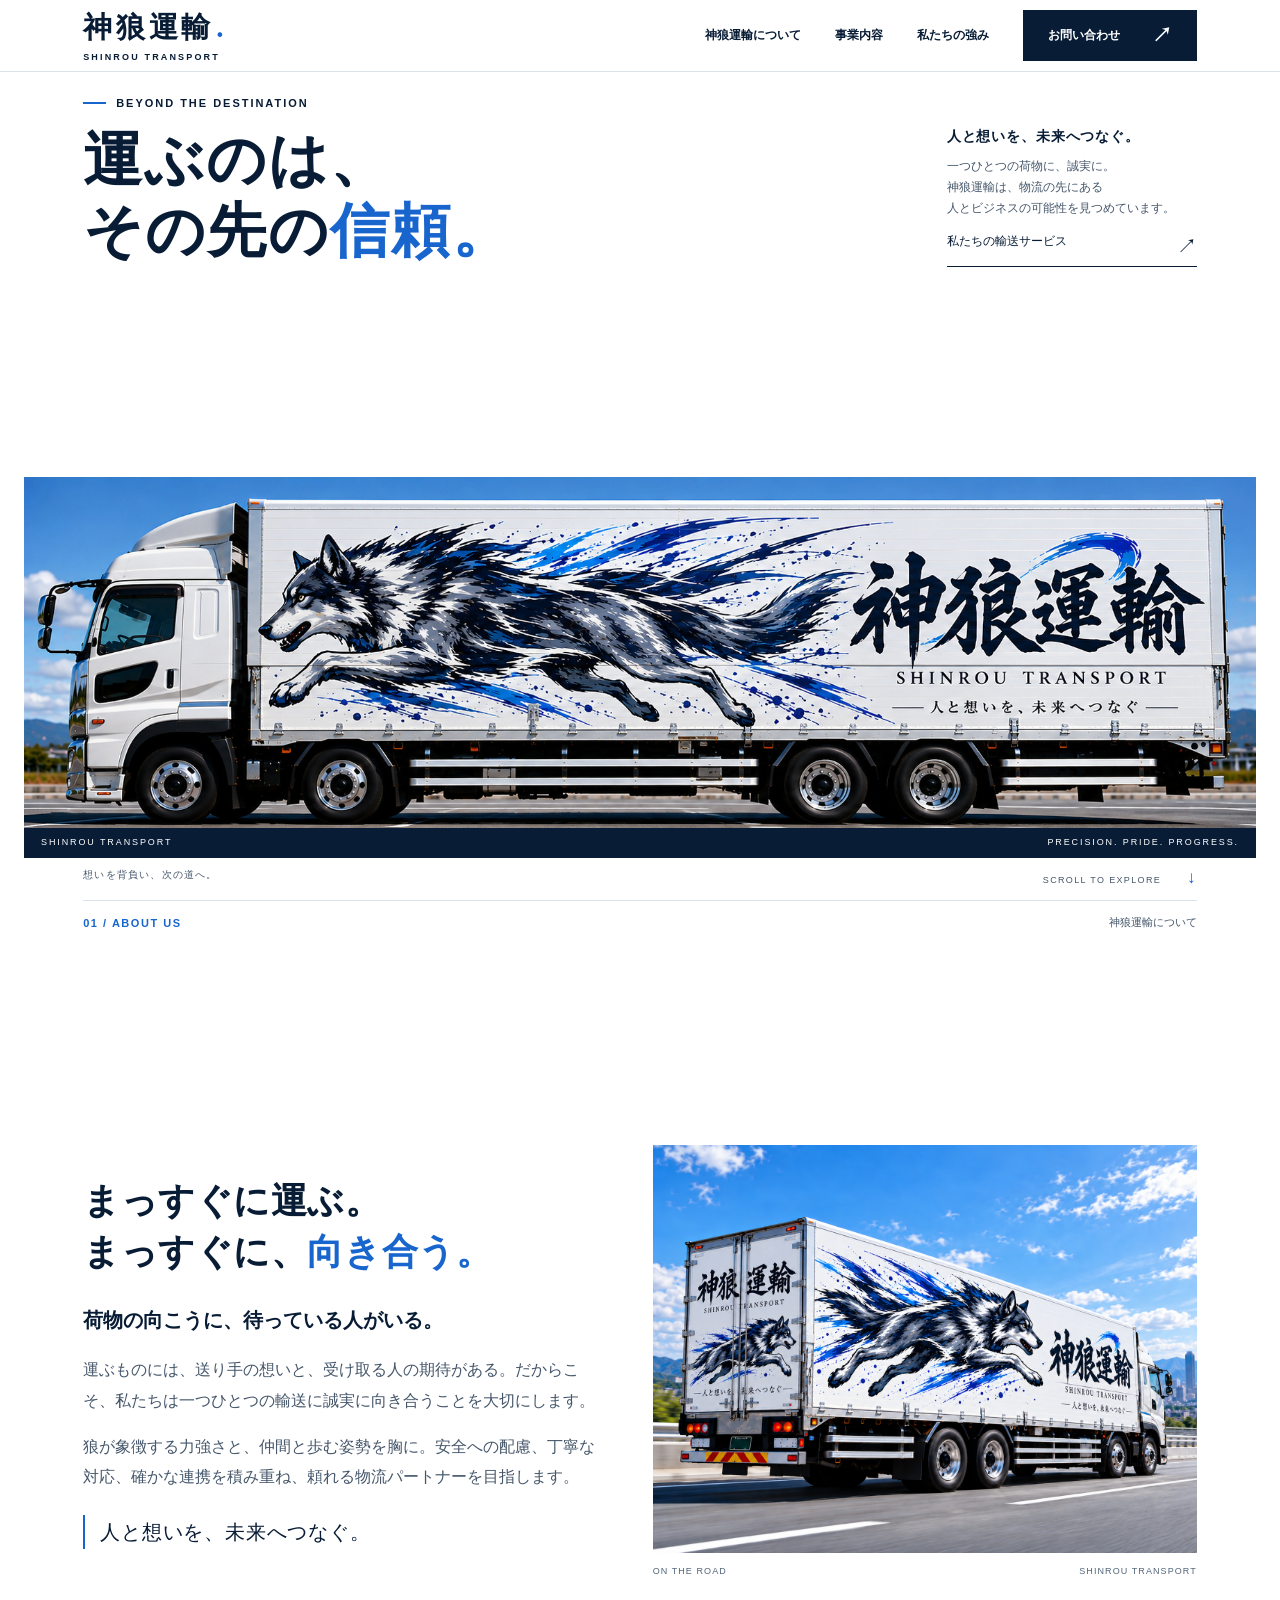
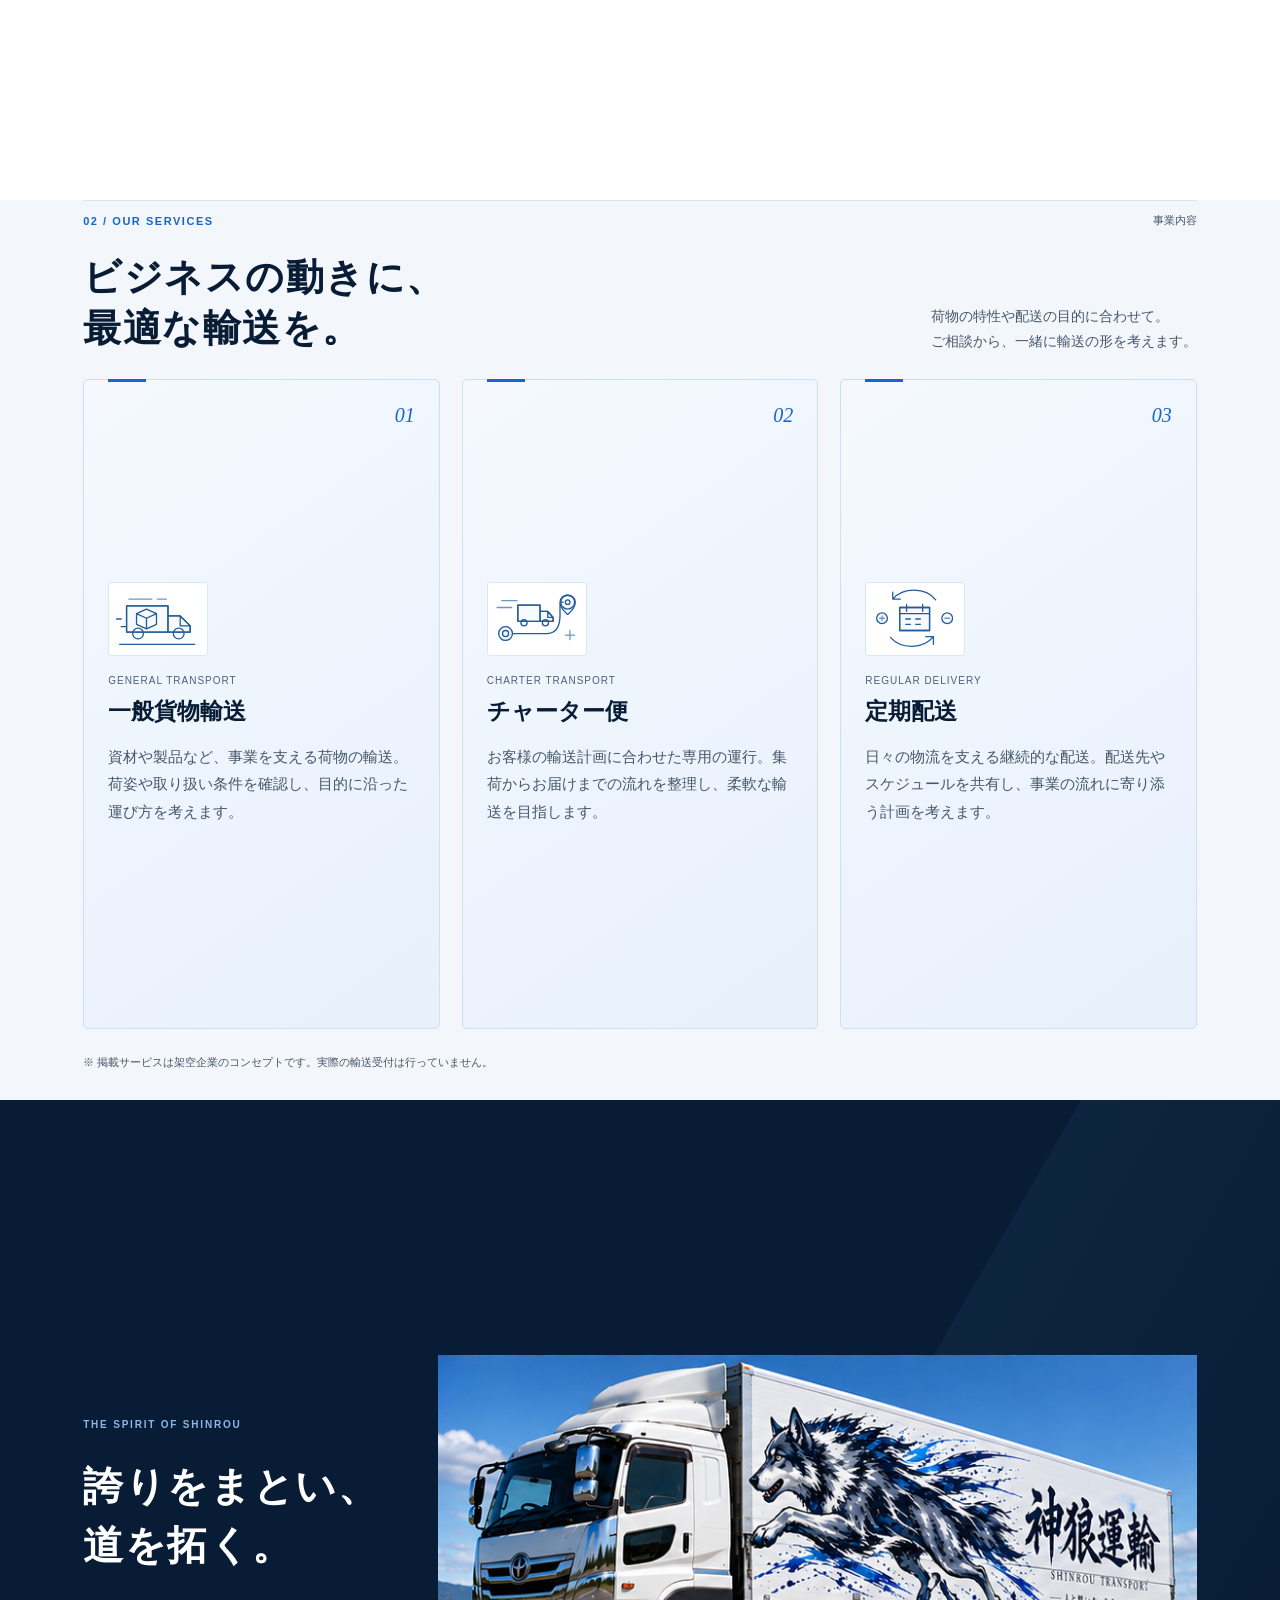
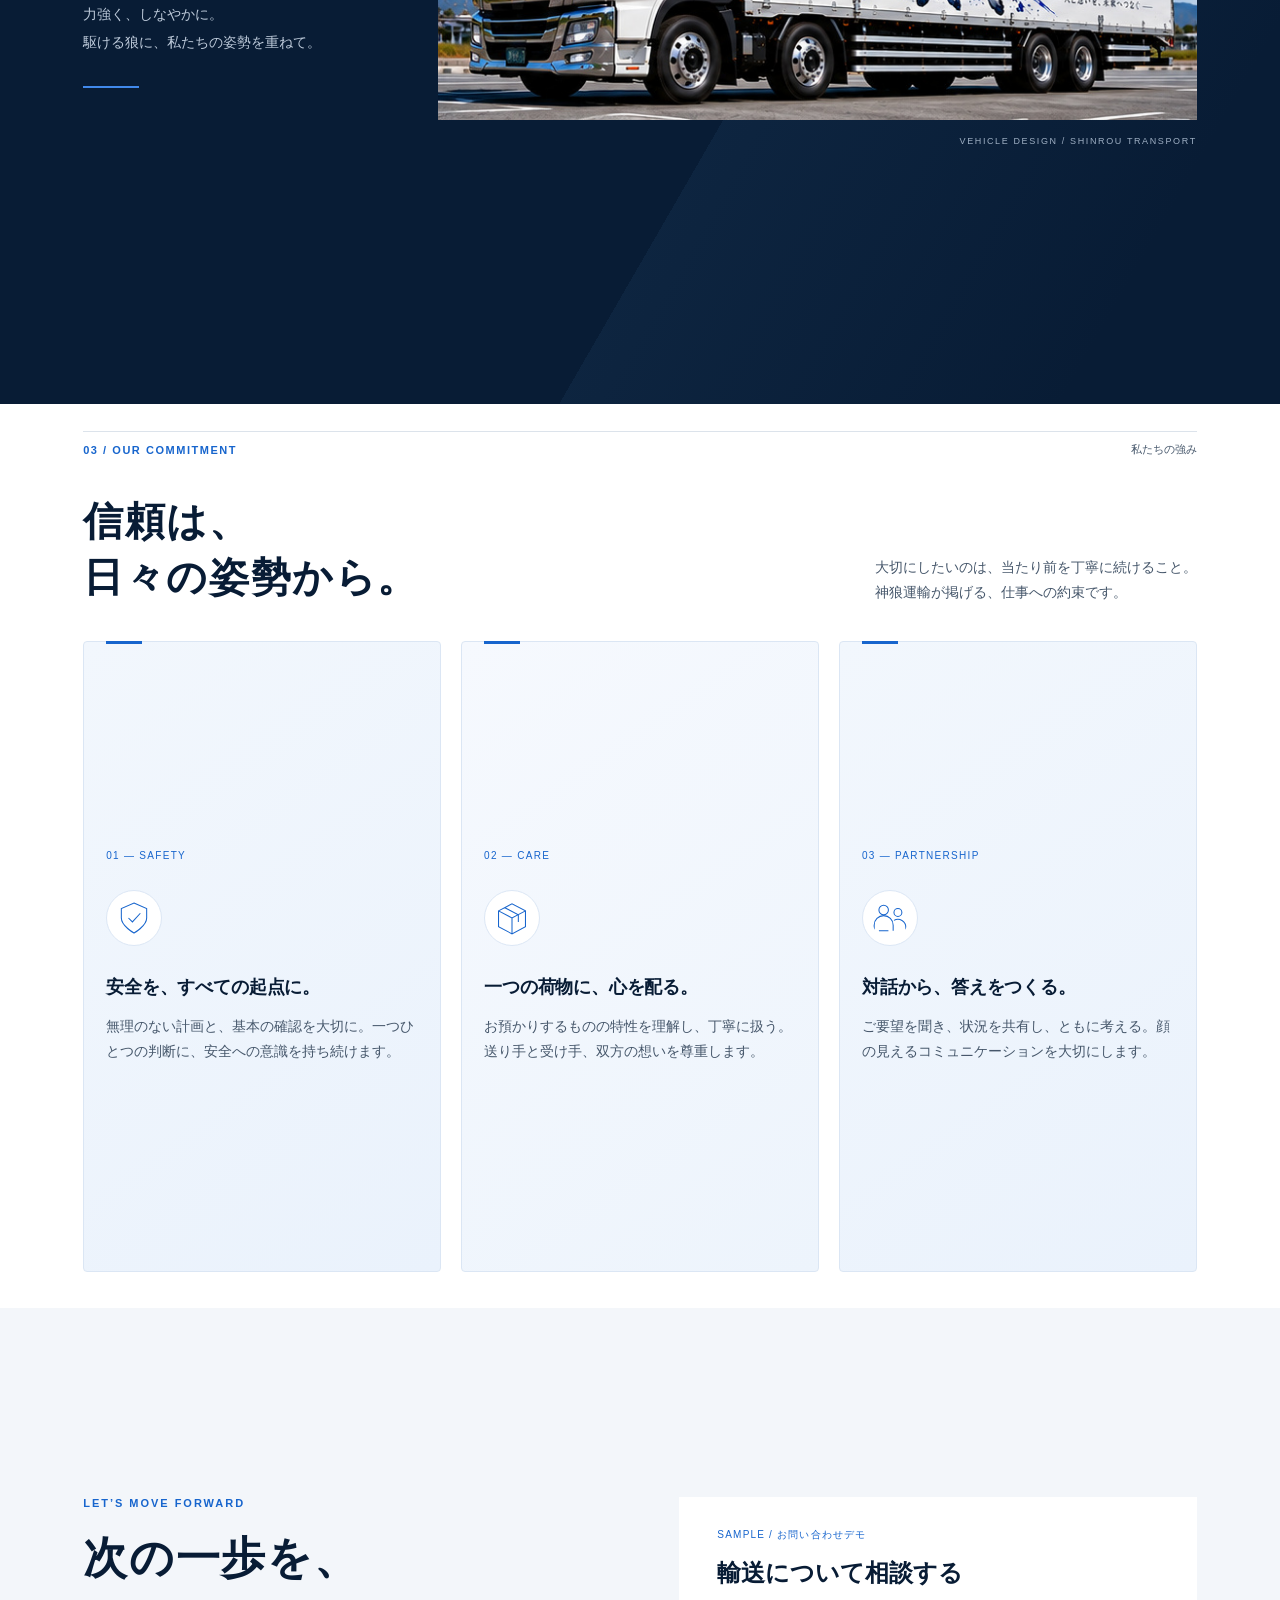
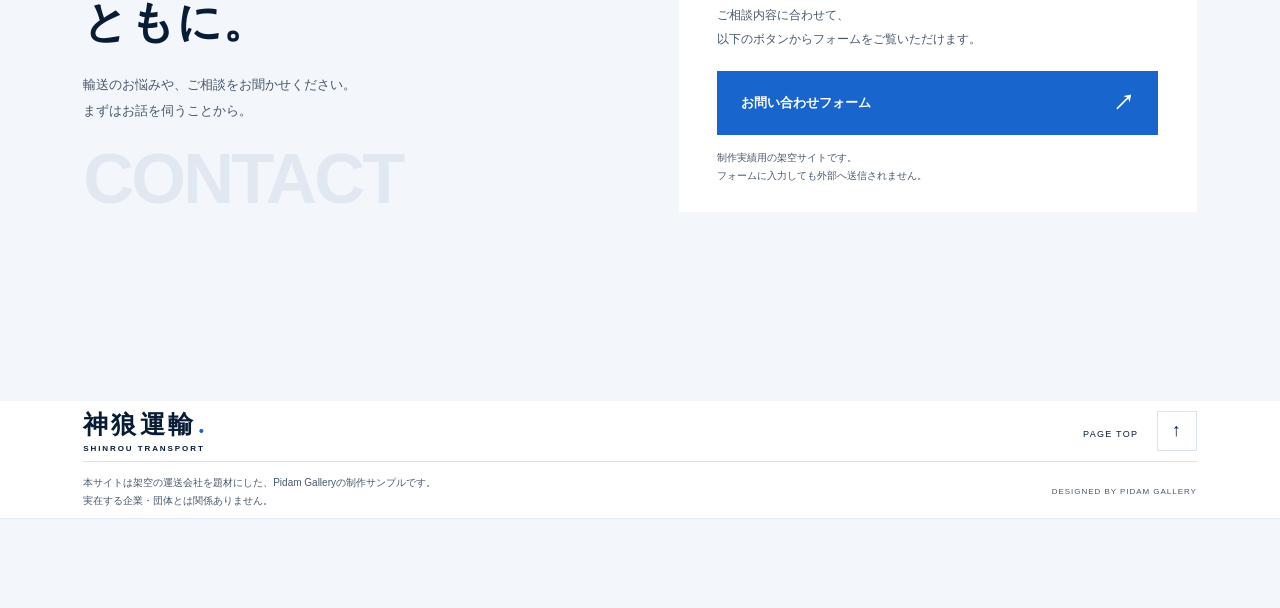
==== index.html @ f2cf35fe "Publish completed Shinrou Transport sample landing page" ====
<!doctype html>
<html lang="ja">
<head>
  <meta charset="utf-8">
  <meta name="viewport" content="width=device-width, initial-scale=1">
  <meta name="description" content="人と想いを、未来へつなぐ。架空の運送会社・神狼運輸のコンセプトサイト。Pidam GalleryによるWebデザイン制作サンプルです。">
  <meta name="theme-color" content="#081c35">
  <title>神狼運輸 | SHINROU TRANSPORT — 人と想いを、未来へつなぐ</title>
  <link rel="stylesheet" href="style.css">
  <link rel="stylesheet" href="refinements.css">
  <style id="opening-viewport-layout">
/* Opening screen: reserve the image area explicitly, without JS size calculations. */
:root { --opening-header: 72px; }
.header { height: var(--opening-header); }
.header .nav-contact { padding-top: 12px; padding-bottom: 12px; }
.hero {
  height: calc(100vh - var(--opening-header));
  height: calc(100svh - var(--opening-header));
  min-height: 0;
  padding: clamp(12px, 2.5vh, 24px) 0 0;
  display: grid;
  grid-template-rows: max-content minmax(0, 1fr) max-content;
  overflow: visible;
}
.hero .hero-top {
  width: 100%; min-width: 0; margin: 0 auto;
  padding-top: 0; padding-bottom: clamp(12px, 2.5vh, 24px);
  gap: 28px;
}
.hero h1 { font-size: clamp(34px, 6.5vh, 64px); line-height: 1.22; margin-top: 12px; }
.hero .hero-aside { padding: 0; min-width: 250px; }
.hero .hero-aside > p:first-child { font-size: 14px; margin-bottom: 6px; }
.hero .hero-aside > p:nth-child(2) { font-size: 12px; line-height: 1.75; }
.hero .text-link { padding: 8px 0 6px; margin-top: 6px; }
.hero .hero-image {
  width: calc(100% - 48px); max-width: 1700px;
  height: 100%; min-height: 0; min-width: 0;
  margin: 0 auto; align-self: stretch;
  display: grid; grid-template-rows: minmax(0, 1fr) 30px;
}
.hero .hero-image img {
  display: block; width: 100%; height: 100%; min-width: 0; min-height: 0;
  max-width: 100%; max-height: 100%; aspect-ratio: auto;
  object-fit: contain; object-position: center bottom;
}
.hero .hero-image figcaption {
  min-width: 0; height: 30px; padding: 0 17px;
  align-items: center; font-size: 9px;
}
.hero .hero-bottom { width: 100%; margin: 0; padding: 10px var(--pad) 12px; }
@media (max-height: 620px) and (min-width: 761px) {
  :root { --opening-header: 62px; }
  .hero { padding-top: 10px; }
  .hero h1 { font-size: clamp(28px, 6.5vh, 38px); margin-top: 8px; }
  .hero .eyebrow { font-size: 9px; }
  .hero .hero-top { padding-bottom: 10px; }
  .hero .hero-aside > p:first-child { font-size: 13px; margin-bottom: 4px; }
  .hero .hero-aside > p:nth-child(2) { line-height: 1.5; font-size: 11px; }
  .hero .text-link { font-size: 11px; margin-top: 4px; padding-top: 5px; }
  .hero .hero-bottom { padding-top: 8px; padding-bottom: 8px; }
}
@media (max-width: 760px) {
  :root { --opening-header: 64px; }
  .header nav { top: var(--opening-header); }
  .hero { padding-top: 14px; }
  .hero .hero-top { display: block; padding-bottom: 14px; }
  .hero h1 { font-size: clamp(30px, 7vw, 45px); line-height: 1.25; margin-top: 10px; }
  .hero .hero-aside { min-width: 0; margin-top: 14px; }
  .hero .hero-aside > p:first-child { font-size: 13px; margin-bottom: 4px; }
  .hero .hero-aside > p:nth-child(2) { font-size: 11px; line-height: 1.8; }
  .hero .text-link { font-size: 11px; padding-top: 5px; margin-top: 4px; }
  .hero .hero-image { width: calc(100% - 24px); grid-template-rows: minmax(0, 1fr) 26px; }
  .hero .hero-image figcaption { height: 26px; font-size: 7px; padding: 0 8px; letter-spacing: .06em; }
  .hero .hero-image figcaption span:last-child { font-size: 6px; }
  .hero .hero-bottom { padding-top: 8px; padding-bottom: 10px; }
}
/* Landscape phones need a two-column introduction to keep the image visible. */
@media (max-width: 760px) and (max-height: 480px) {
  :root { --opening-header: 52px; }
  .hero { padding-top: 8px; }
  .hero .hero-top { display: flex; padding-bottom: 8px; gap: 16px; }
  .hero h1 { font-size: 27px; margin-top: 5px; }
  .hero .eyebrow { font-size: 7px; }
  .hero .hero-aside { margin: 0; max-width: 45%; }
  .hero .hero-aside > p:first-child { font-size: 11px; }
  .hero .hero-aside > p:nth-child(2) { font-size: 10px; line-height: 1.5; }
  .hero .text-link { font-size: 10px; }
}

</style>
  <script src="script.js" defer></script>
  
<style id="section-spacing-layout">
/* Compact only the company introduction and transport services. */
@media (min-width: 761px) {
  .about.section { padding-top: clamp(24px, 4svh, 40px); padding-bottom: clamp(28px, 4.5svh, 44px); }
  .about::before { inset: 54px 0 12px; }
  .about .section-label { padding-top: 12px; margin-bottom: 22px; }
  .about .about-layout { gap: 8%; }
  .about h2 { font-size: clamp(30px, 4.8svh, 40px); line-height: 1.45; }
  .about .about-road { max-width: 340px; margin-top: 16px; }
  .about .about-copy { padding-top: 0; padding-bottom: 0; max-width: 510px; }
  .about .lead { font-size: 20px; line-height: 1.65; margin-bottom: 16px; }
  .about .about-copy > p:not(.lead) { font-size: 14px; line-height: 2; margin-bottom: 14px; }
  .about .signature { font-size: 18px; margin-top: 18px; }

  .services.section { padding-top: clamp(20px, 3.5svh, 32px); padding-bottom: clamp(22px, 3.5svh, 32px); }
  .services .section-label { padding-top: 12px; margin-bottom: 18px; }
  .services .section-heading { margin-bottom: 16px; gap: 24px; }
  .services h2 { font-size: clamp(28px, 4.8svh, 36px); line-height: 1.35; }
  .services .section-heading > p { font-size: 13px; line-height: 1.8; padding-bottom: 0; }
  .services .service-row { grid-template-columns: 26px 86px minmax(160px, 1fr) minmax(220px, 1.4fr); gap: 20px; padding: clamp(8px, 1.5svh, 12px) 0; }
  .services .service-visual { width: 86px; height: clamp(56px, 10svh, 72px); }
  .services .service-visual svg { width: 80px; max-height: 100%; }
  .services .service-number { font-size: 17px; }
  .services .service-name > span { font-size: 9px; }
  .services .service-name h3 { font-size: 21px; margin-top: 4px; line-height: 1.5; }
  .services .service-row p { font-size: 13px; line-height: 1.8; }
  .services .service-note { margin-top: 12px; font-size: 10px; line-height: 1.8; }
}
@media (min-width: 761px) and (max-width: 1000px) {
  .services .service-row { grid-template-columns: 22px 72px minmax(130px, 1fr) minmax(180px, 1.4fr); gap: 14px; }
  .services .service-visual { width: 72px; }
  .services .service-visual svg { width: 68px; }
  .services .service-name > span { font-size: 8px; letter-spacing: .06em; }
  .services .service-name h3 { font-size: 19px; }
  .services .section-heading > p { font-size: 12px; }
}
@media (max-width: 760px) {
  .about.section, .services.section { padding-top: 36px; padding-bottom: 36px; }
  .about::before { inset: 70px 0 14px; }
  .about .section-label, .services .section-label { margin-bottom: 24px; padding-top: 14px; }
  .about .about-layout { gap: 22px; }
  .about .about-road { margin-top: 12px; max-width: 290px; }
  .about .about-copy > p:not(.lead) { margin-bottom: 16px; }
  .services .section-heading { margin-bottom: 24px; }
  .services .section-heading > p { margin-top: 14px; }
  .services .service-row { padding-top: 18px; padding-bottom: 18px; row-gap: 12px; }
}

</style>
<style id="services-strengths-pc-layout">
/* Desktop only: each section can be viewed as a complete group. */
@media (min-width: 761px) {
  .services.section, .strengths.section {
    padding-top: clamp(20px, 3svh, 30px);
    padding-bottom: clamp(22px, 3.5svh, 32px);
    height: auto;
    min-height: 0;
    scroll-margin-top: 0;
  }
  .services .section-label, .strengths .section-label {
    padding-top: 10px;
    margin-bottom: 16px;
  }
  .services .section-heading, .strengths .section-heading {
    margin-bottom: 18px;
    gap: 24px;
  }
  .services h2, .strengths h2 {
    font-size: clamp(28px, 4.5svh, 36px);
    line-height: 1.35;
  }
  .services .section-heading > p, .strengths .section-heading > p {
    font-size: 14px;
    line-height: 1.8;
    padding-bottom: 0;
  }
  .services .service-row {
    grid-template-columns: 24px 82px minmax(155px, .9fr) minmax(240px, 1.5fr);
    gap: 18px;
    padding-top: clamp(8px, 1.5svh, 12px);
    padding-bottom: clamp(8px, 1.5svh, 12px);
  }
  .services .service-visual { width: 82px; height: 64px; }
  .services .service-visual svg { width: 78px; max-height: 60px; }
  .services .service-name > span { font-size: 9px; }
  .services .service-name h3 { font-size: 21px; line-height: 1.5; margin-top: 4px; }
  .services .service-row p { font-size: 14px; line-height: 1.75; }
  .services .service-note { margin-top: 12px; font-size: 11px; line-height: 1.7; }

  .strengths .commitments { gap: 20px; align-items: stretch; }
  .strengths .commitments article { padding: 20px 22px 24px; }
  .strengths .commitments article::before { left: 22px; }
  .strengths .commit-index { display: block; font-size: 10px; line-height: 1.5; }
  .strengths .commitments svg { width: 56px; height: 56px; padding: 8px; margin: 16px 0; }
  .strengths .commitments h3 { font-size: 18px; line-height: 1.6; margin-bottom: 12px; }
  .strengths .commitments p { font-size: 14px; line-height: 1.85; }
}
@media (min-width: 761px) and (max-width: 1000px) {
  .services .service-row { grid-template-columns: 22px 68px minmax(120px, .8fr) minmax(180px, 1.5fr); gap: 12px; }
  .services .service-visual { width: 68px; }
  .services .service-visual svg { width: 64px; }
  .services .service-name h3 { font-size: 19px; }
  .services .service-name > span { font-size: 8px; letter-spacing: .05em; }
  .strengths .commitments { gap: 14px; }
  .strengths .commitments article { padding-left: 16px; padding-right: 16px; }
  .strengths .commitments article::before { left: 16px; }
  .strengths .commitments h3 { font-size: 17px; }
}
@media (min-width: 761px) and (max-height: 600px) {
  .services.section, .strengths.section { padding-top: 18px; padding-bottom: 20px; }
  .services .section-label, .strengths .section-label { margin-bottom: 12px; }
  .services .section-heading, .strengths .section-heading { margin-bottom: 14px; }
  .services h2, .strengths h2 { font-size: 28px; }
  .services .service-row { padding-top: 7px; padding-bottom: 7px; }
  .services .service-visual { height: 58px; }
  .services .service-visual svg { max-height: 54px; }
  .strengths .commitments article { padding-top: 16px; padding-bottom: 18px; }
  .strengths .commitments svg { width: 50px; height: 50px; margin: 12px 0; }
}

</style>
<style id="about-editorial-layout">
/* About only: editorial copy on the left, reserved driving image on the right. */
#about.section {
  padding-top: clamp(24px, 4svh, 38px);
  padding-bottom: clamp(28px, 4.5svh, 42px);
  scroll-margin-top: 0;
}
#about::before { display: none; }
#about .section-label { padding-top: 12px; margin-bottom: 24px; }
#about .about-editorial-layout {
  display: grid;
  grid-template-columns: minmax(0, 1fr) minmax(0, 1.1fr);
  gap: clamp(28px, 4vw, 64px);
  align-items: center;
}
#about .about-editorial-text { min-width: 0; }
#about h2 { font-size: clamp(28px, 2.65vw, 38px); line-height: 1.45; letter-spacing: .015em; margin: 0 0 18px; }
#about .about-editorial-lead { font-size: 18px; font-weight: 700; line-height: 1.75; margin: 0 0 14px; }
#about .about-editorial-body p { color: var(--muted); font-size: 14px; line-height: 1.9; margin: 0 0 12px; }
#about .about-editorial-body p:last-child { margin-bottom: 0; }
#about .about-editorial-signature { font-family: "Yu Mincho", "Hiragino Mincho ProN", serif; font-size: 18px; line-height: 1.7; letter-spacing: .04em; margin-top: 18px; padding-left: 15px; border-left: 2px solid var(--blue); }
#about .about-driving-visual { min-width: 0; width: 100%; margin: 0; }
#about .about-image-slot {
  width: 100%; aspect-ratio: 3 / 2;
  display: flex; flex-direction: column; align-items: center; justify-content: center;
  gap: 13px; padding: 24px;
  background: linear-gradient(145deg, #f5f8fc, #e8f0fa);
  border: 1px solid #d5e1ef;
  color: #486889;
}
#about .about-image-slot svg { display: block; width: 48px; height: 40px; margin-bottom: 4px; color: #7292b4; }
#about .about-image-brand { font: 600 10px/1.6 Arial, sans-serif; letter-spacing: .2em; }
#about .about-image-slot p { font-size: 13px; line-height: 1.8; }
#about .about-driving-visual > img { display: block; width: 100%; height: auto; object-fit: contain; }
#about .about-driving-visual figcaption { display: flex; justify-content: space-between; gap: 12px; padding-top: 12px; font: 9px/1.5 Arial, sans-serif; letter-spacing: .12em; color: #52657a; }
@media (min-width: 761px) and (max-height: 650px) {
  #about.section { padding-top: 22px; padding-bottom: 26px; }
  #about .section-label { margin-bottom: 18px; }
  #about h2 { font-size: clamp(28px, 2.5vw, 34px); line-height: 1.4; margin-bottom: 14px; }
  #about .about-editorial-lead { margin-bottom: 12px; }
  #about .about-editorial-signature { margin-top: 14px; }
}
@media (max-width: 760px) {
  #about.section { padding-top: 34px; padding-bottom: 36px; }
  #about .about-editorial-layout { grid-template-columns: minmax(0, 1fr); gap: 28px; }
  #about .section-label { margin-bottom: 24px; }
  #about h2 { font-size: clamp(25px, 6.4vw, 32px); line-height: 1.5; margin-bottom: 20px; }
  #about .about-editorial-lead { font-size: 18px; line-height: 1.8; }
  #about .about-editorial-body p { font-size: 14px; line-height: 2; margin-bottom: 16px; }
  #about .about-editorial-signature { font-size: 17px; margin-top: 20px; }
  #about .about-image-slot { padding: 20px; }
  #about .about-driving-visual figcaption { font-size: 8px; letter-spacing: .08em; }
}

</style>
<style id="about-fullscreen-layout">
/* Only ABOUT US fills the desktop viewport. Mobile keeps its natural flow. */
@media (min-width: 761px) {
  #about.section {
    box-sizing: border-box;
    min-height: 100vh;
    min-height: 100svh;
    height: auto;
    padding-top: 0;
    padding-bottom: clamp(22px, 4svh, 36px);
    display: grid;
    grid-template-rows: max-content 1fr;
    row-gap: clamp(20px, 3.5svh, 30px);
    /* The header is not sticky; cancel the existing 96px anchor offset here only. */
    scroll-margin-top: -96px;
  }
  #about .section-label {
    width: 100%;
    padding-top: 14px;
    margin: 0;
    align-self: start;
  }
  #about .about-editorial-layout {
    width: 100%;
    align-self: center;
    align-items: center;
    grid-template-columns: minmax(0, 1fr) minmax(0, 1.05fr);
    gap: clamp(30px, 4vw, 64px);
  }
  #about h2 {
    font-size: clamp(30px, 2.85vw, 42px);
    line-height: 1.4;
    margin-bottom: clamp(18px, 3svh, 26px);
  }
  #about .about-editorial-lead {
    font-size: 20px;
    line-height: 1.7;
    margin-bottom: 18px;
  }
  #about .about-editorial-body p {
    font-size: clamp(15px, 2.5svh, 16px);
    line-height: 1.9;
    margin-bottom: 16px;
  }
  #about .about-editorial-body p:last-child { margin-bottom: 0; }
  #about .about-editorial-signature {
    font-size: 20px;
    line-height: 1.7;
    margin-top: 22px;
  }
  #about .about-image-slot {
    aspect-ratio: auto;
    height: clamp(280px, 70svh, 620px);
    padding: 28px;
  }
  #about .about-image-slot svg { width: 56px; height: 46px; }
  #about .about-image-brand { font-size: 11px; }
  #about .about-image-slot p { font-size: 14px; }
}
@media (min-width: 761px) and (max-width: 1000px) {
  #about .about-editorial-layout { gap: 26px; }
  #about h2 { font-size: 28px; margin-bottom: 16px; }
  #about .about-editorial-lead { font-size: 18px; margin-bottom: 14px; }
  #about .about-editorial-body p { font-size: 14px; line-height: 1.85; margin-bottom: 14px; }
  #about .about-editorial-signature { font-size: 18px; margin-top: 16px; }
  #about .about-image-slot { height: clamp(260px, 65svh, 540px); }
}
@media (min-width: 761px) and (max-height: 560px) {
  #about.section { padding-bottom: 20px; row-gap: 16px; }
  #about h2 { font-size: 28px; margin-bottom: 14px; }
  #about .about-editorial-lead { font-size: 18px; margin-bottom: 12px; }
  #about .about-editorial-body p { font-size: 14px; line-height: 1.8; margin-bottom: 12px; }
  #about .about-editorial-signature { font-size: 18px; margin-top: 14px; }
  #about .about-image-slot { height: 65svh; }
}

</style>
<style id="about-driving-photo">
/* The image determines its own frame height at its original 4:3 ratio. */
#about .about-image-slot { padding: 0; display: block; height: auto; min-height: 0; aspect-ratio: auto; background: transparent; border: 0; }
#about .about-image-slot > img { display: block; width: 100%; height: auto; min-width: 0; min-height: 0; object-fit: contain; object-position: center; }
</style>
<style id="services-horizontal-cards">
/* Services only. Existing illustrations, names and descriptions are retained. */
#services .service-list {
  display: grid;
  grid-template-columns: repeat(3, minmax(0, 1fr));
  align-items: stretch;
  gap: 22px;
  width: 100%;
}
#services .service-row {
  position: relative;
  display: flex;
  flex-direction: column;
  align-items: flex-start;
  justify-content: center;
  gap: 0;
  min-width: 0;
  height: 100%;
  padding: 24px;
  border: 1px solid #cfdef0;
  border-radius: 5px;
  background: linear-gradient(145deg, #f5f9ff, #e7f0fb);
}
#services .service-row::before {
  content: "";
  position: absolute;
  top: -1px; left: 24px;
  width: 38px; height: 3px;
  background: var(--blue);
}
#services .service-number {
  position: absolute;
  top: 22px; right: 24px;
  padding: 0;
  font: italic 20px/1.3 Georgia, serif;
}
#services .service-visual {
  width: 100px; height: 74px;
  flex: 0 0 auto;
  margin: 0 0 14px;
  background: #fff;
  border: 1px solid #dce6f4;
  border-radius: 3px;
}
#services .service-visual::after { display: none; }
#services .service-visual svg { width: 92px; height: 68px; max-height: none; }
#services .service-name { margin-bottom: 14px; width: 100%; }
#services .service-name > span { font-size: 10px; line-height: 1.6; letter-spacing: .1em; }
#services .service-name h3 { font-size: 23px; line-height: 1.5; margin-top: 5px; }
#services .service-row p { margin: 0; font-size: 15px; line-height: 1.85; }
#services .service-note { width: 100%; margin: 0 auto; font-size: 11px; line-height: 1.8; }
@media (min-width: 761px) {
  #services.section {
    min-height: 100vh;
    min-height: 100svh;
    height: auto;
    padding-top: 0;
    padding-bottom: clamp(20px, 3svh, 28px);
    display: grid;
    grid-template-rows: max-content max-content minmax(min-content, 1fr) max-content;
    row-gap: clamp(16px, 3svh, 24px);
    scroll-margin-top: -96px;
  }
  #services .section-label { width: 100%; padding-top: 12px; margin: 0 auto; }
  #services .section-heading { width: 100%; margin: 0 auto; gap: 24px; }
  #services h2 { font-size: clamp(28px, 4.8svh, 38px); line-height: 1.35; }
  #services .section-heading > p { font-size: 14px; line-height: 1.8; padding-bottom: 0; }
  #services .service-row { padding-top: clamp(20px, 3.5svh, 30px); padding-bottom: clamp(20px, 3.5svh, 30px); }
}
@media (min-width: 761px) and (max-width: 1050px) {
  #services .service-list { gap: 16px; }
  #services .service-row { padding-left: 18px; padding-right: 18px; }
  #services .service-row::before { left: 18px; }
  #services .service-number { right: 18px; font-size: 18px; }
  #services .service-name > span { font-size: 9px; letter-spacing: .05em; }
  #services .service-name h3 { font-size: 20px; }
  #services .service-row p { font-size: 14px; }
  #services .section-heading > p { font-size: 13px; }
}
@media (min-width: 761px) and (max-height: 600px) {
  #services.section { row-gap: 14px; padding-bottom: 18px; }
  #services .service-row { padding-top: 18px; padding-bottom: 18px; }
  #services .service-visual { height: 62px; width: 86px; margin-bottom: 12px; }
  #services .service-visual svg { width: 80px; height: 58px; }
  #services .service-name { margin-bottom: 12px; }
  #services .service-name h3 { font-size: 21px; }
  #services .service-row p { font-size: 14px; line-height: 1.8; }
}
@media (max-width: 760px) {
  #services.section { display: block; height: auto; min-height: 0; padding-top: 36px; padding-bottom: 36px; }
  #services .service-list { grid-template-columns: minmax(0, 1fr); gap: 18px; }
  #services .service-row { height: auto; padding: 24px; }
  #services .service-number { top: 24px; right: 24px; }
  #services .service-visual { width: 100px; height: 74px; }
  #services .service-name h3 { font-size: 23px; }
  #services .service-row p { font-size: 14px; line-height: 1.9; }
  #services .service-note { margin-top: 20px; }
}

</style>
<style id="fleet-desktop-screen">
/* Desktop only; all rules are scoped to the navy vehicle section. */
@media (min-width: 761px) {
  .fleet {
    min-height: calc(100vh + 4px);
    min-height: calc(100dvh + 4px);
    height: auto;
    padding-top: clamp(32px, 6svh, 56px);
    padding-bottom: clamp(32px, 6svh, 56px);
    display: grid;
    align-items: center;
  }
  .fleet > .fleet-inner {
    width: 100%;
    grid-template-columns: minmax(250px, .8fr) minmax(0, 2fr);
    gap: clamp(32px, 4vw, 64px);
    align-items: center;
  }
  .fleet .fleet-copy { min-width: 0; }
  .fleet .eyebrow { font-size: 10px; line-height: 1.7; }
  .fleet h2 { font-size: clamp(30px, 3.1vw, 42px); line-height: 1.5; margin: 24px 0; }
  .fleet .fleet-copy p:not(.eyebrow) { font-size: 14px; line-height: 2; }
  .fleet .fleet-line { width: 56px; margin-top: 30px; }
  .fleet figure { width: 100%; min-width: 0; margin: 0; }
  .fleet figure img { display: block; width: 100%; height: auto; aspect-ratio: 780 / 375; object-fit: contain; }
  .fleet figcaption { font-size: 9px; line-height: 1.7; margin-top: 14px; }
}
@media (min-width: 761px) and (max-width: 1000px) {
  .fleet > .fleet-inner { grid-template-columns: minmax(220px, .85fr) minmax(0, 1.8fr); gap: 28px; }
  .fleet h2 { font-size: 30px; }
  .fleet .fleet-copy p:not(.eyebrow) { font-size: 13px; }
  .fleet figcaption { font-size: 8px; letter-spacing: .12em; }
}
@media (min-width: 761px) and (max-height: 500px) {
  .fleet { padding-top: 24px; padding-bottom: 24px; }
  .fleet h2 { font-size: 30px; margin: 16px 0; }
  .fleet .fleet-line { margin-top: 18px; }
}
</style>
<style id="commitment-desktop-screen">
/* Keep the existing cards and content; distribute desktop space across the section. */
@media (min-width: 761px) {
  #strengths {
    min-height: calc(100vh + 4px);
    min-height: calc(100dvh + 4px);
    height: auto;
    box-sizing: border-box;
    display: grid;
    grid-template-rows: max-content max-content minmax(min-content, 1fr);
    row-gap: clamp(20px, 4svh, 36px);
    padding-top: clamp(20px, 3svh, 30px);
    padding-bottom: clamp(24px, 4svh, 40px);
    scroll-margin-top: -96px;
  }
  #strengths > .section-label { margin-bottom: 0; }
  #strengths > .section-heading { margin-bottom: 0; }
  #strengths h2 { font-size: clamp(30px, 5svh, 40px); line-height: 1.4; }
  #strengths > .commitments { align-items: stretch; }
  #strengths .commitments article {
    display: flex;
    flex-direction: column;
    justify-content: center;
    padding-top: clamp(24px, 4svh, 40px);
    padding-bottom: clamp(24px, 4svh, 40px);
  }
  #strengths .commitments svg { flex-shrink: 0; margin-top: clamp(16px, 3svh, 28px); margin-bottom: clamp(16px, 3svh, 28px); }
}
@media (min-width: 761px) and (max-height: 540px) {
  #strengths { row-gap: 16px; padding-top: 18px; padding-bottom: 20px; }
  #strengths h2 { font-size: 28px; }
  #strengths .commitments article { padding-top: 18px; padding-bottom: 20px; }
  #strengths .commitments svg { margin-top: 12px; margin-bottom: 12px; }
}
</style>
<style id="closing-screen-layout">
/* Only the closing contact/footer composition. */
.lp-ending .truck-lane { position: relative; height: 90px; overflow: hidden; border-top: 1px solid #e2eaf4; background: #f3f7fc; pointer-events: none; }
.lp-ending .truck-runner { position: absolute; left: 100%; bottom: 4px; width: 240px; animation: shinrou-drive-left 8s linear infinite; }
.lp-ending .truck-runner img { display: block; width: 100%; height: auto; border: 0; border-radius: 0; background: transparent; }
@keyframes shinrou-drive-left {
  0% { transform: translateX(0); }
  75%, 100% { transform: translateX(calc(-100vw - 260px)); }
}
@media (min-width: 761px) {
  .lp-ending { min-height: 100vh; min-height: 100dvh; display: grid; grid-template-rows: minmax(min-content, 1fr) max-content; background: var(--pale); }
  .lp-ending #contact { padding-top: clamp(24px, 4vh, 44px); padding-bottom: clamp(24px, 4vh, 44px); align-items: center; gap: 7%; scroll-margin-top: -96px; }
  .lp-ending .contact-intro { align-self: center; }
  .lp-ending #contact h2 { font-size: clamp(32px, 5.8vh, 44px); line-height: 1.45; margin: 14px 0 18px; }
  .lp-ending .contact-word { font-size: clamp(48px, 5.5vw, 78px); margin-top: 20px; color: #e1e8f1; }
  .lp-ending .contact-panel { padding: clamp(22px, 3vh, 34px) clamp(24px, 3vw, 40px); }
  .lp-ending .contact-panel h3 { font-size: clamp(20px, 2vw, 24px); margin: 12px 0; }
  .lp-ending .contact-panel .button { margin-top: 20px; padding: 18px 24px; }
  .lp-ending .contact-panel .demo-note { margin-top: 14px; }
  .lp-ending footer { padding: 8px var(--pad) 0; }
  .lp-ending .footer-top { padding-bottom: 8px; }
  .lp-ending .footer-top .brand-jp { font-size: 25px; }
  .lp-ending .footer-top .brand-en { font-size: 8px; margin-top: 4px; }
  .lp-ending .footer-bottom { padding-top: 12px; padding-bottom: 8px; align-items: center; }
  .lp-ending .truck-lane { margin-left: calc(-1 * var(--pad)); margin-right: calc(-1 * var(--pad)); }
}
@media (max-width: 760px), (prefers-reduced-motion: reduce) {
  .lp-ending .truck-lane { display: none; }
  .lp-ending .truck-runner { animation: none; }
}

</style>
</head>
<body>
  <a class="skip-link" href="#main">本文へ移動</a>
  <header class="header">
    <a class="brand" href="#" aria-label="神狼運輸 トップへ"><span class="brand-jp">神狼運輸<span class="brand-dot">.</span></span><span class="brand-en">SHINROU TRANSPORT</span></a>
    <button class="menu-toggle" type="button" aria-label="メニューを開く" aria-controls="navigation" aria-expanded="false"><span></span><span></span></button>
    <nav id="navigation" aria-label="メインナビゲーション">
      <a href="#about">神狼運輸について</a><a href="#services">事業内容</a><a href="#strengths">私たちの強み</a><a class="nav-contact" href="#contact">お問い合わせ <span aria-hidden="true">↗</span></a>
    </nav>
  </header>
  <main id="main">
    <section class="hero" aria-labelledby="hero-title">
      <div class="hero-top"><div><p class="eyebrow"><span></span> BEYOND THE DESTINATION</p><h1 id="hero-title">運ぶのは、<br>その先の<span class="blue">信頼。</span></h1></div><div class="hero-aside"><p>人と想いを、未来へつなぐ。</p><p>一つひとつの荷物に、誠実に。<br>神狼運輸は、物流の先にある<br>人とビジネスの可能性を見つめています。</p><a class="text-link" href="#services">私たちの輸送サービス <span aria-hidden="true">↗</span></a></div></div>
      <figure class="hero-image"><img src="assets/truck-side.jpg" width="1774" height="505" alt="青空の下に停まる神狼運輸のトラック全景。荷台に疾走する狼と神狼運輸の文字が描かれている" fetchpriority="high"><figcaption><span>SHINROU TRANSPORT</span><span>PRECISION. PRIDE. PROGRESS.</span></figcaption></figure>
      <div class="hero-bottom"><span>想いを背負い、次の道へ。</span><a href="#about">SCROLL TO EXPLORE <span aria-hidden="true">↓</span></a></div>
    </section>

    <section class="about section" id="about" aria-labelledby="about-title">
      <div class="section-label"><span>01 / ABOUT US</span><span>神狼運輸について</span></div>
      <div class="about-editorial-layout">
        <div class="about-editorial-text">
          <h2 id="about-title">まっすぐに運ぶ。<br>まっすぐに、<span class="blue">向き合う。</span></h2>
          <p class="about-editorial-lead">荷物の向こうに、待っている人がいる。</p>
          <div class="about-editorial-body">
            <p>運ぶものには、送り手の想いと、受け取る人の期待がある。だからこそ、私たちは一つひとつの輸送に誠実に向き合うことを大切にします。</p>
            <p>狼が象徴する力強さと、仲間と歩む姿勢を胸に。安全への配慮、丁寧な対応、確かな連携を積み重ね、頼れる物流パートナーを目指します。</p>
          </div>
          <p class="about-editorial-signature">人と想いを、未来へつなぐ。</p>
        </div>
        <figure class="about-driving-visual">
<div class="about-image-slot"><img src="assets/truck-highway-rear.png" width="1448" height="1086" alt="高速道路を走る神狼運輸のトラックを斜め後方から見た全景。側面と後部に狼のデザインと神狼運輸の社名が見える。" loading="lazy" decoding="async"></div>
<figcaption><span>ON THE ROAD</span><span>SHINROU TRANSPORT</span></figcaption>
        </figure>
      </div>
    </section>

    <section class="services section" id="services" aria-labelledby="services-title">
      <div class="section-label"><span>02 / OUR SERVICES</span><span>事業内容</span></div>
      <div class="section-heading"><h2 id="services-title">ビジネスの動きに、<br>最適な輸送を。</h2><p>荷物の特性や配送の目的に合わせて。<br>ご相談から、一緒に輸送の形を考えます。</p></div>
      <div class="service-list">
        <article class="service-row"><span class="service-number">01</span><div class="service-visual"><svg viewBox="0 0 120 88" fill="none" stroke="currentColor" stroke-width="1.7" stroke-linecap="round" stroke-linejoin="round" aria-hidden="true"><path class="illustration-fill" d="M19 27h54v34H19zM73 40h16l13 13v8H73z"/><path d="M19 27h54v34H19zM73 40h16l13 13v8H73M89 40v13h13M31 61h42M19 54h-7M12 44h-6"/><circle cx="34" cy="63" r="7"/><circle cx="87" cy="63" r="7"/><path d="m32 37 13-6 13 6v14l-13 6-13-6zM32 37l13 6 13-6M45 43v14M10 77h98"/><path class="illustration-accent" d="M22 18h30m7 0h12"/></svg></div><div class="service-name"><span>GENERAL TRANSPORT</span><h3>一般貨物輸送</h3></div><p>資材や製品など、事業を支える荷物の輸送。荷姿や取り扱い条件を確認し、目的に沿った運び方を考えます。</p></article>
        <article class="service-row"><span class="service-number">02</span><div class="service-visual"><svg viewBox="0 0 120 88" fill="none" stroke="currentColor" stroke-width="1.7" stroke-linecap="round" stroke-linejoin="round" aria-hidden="true"><circle class="illustration-fill" cx="19" cy="63" r="9"/><circle class="illustration-fill" cx="100" cy="22" r="9"/><circle cx="19" cy="63" r="4"/><path d="M28 63h44c16 0 18-15 18-24V22h4M100 13c-6 0-10 4-10 9 0 8 10 16 10 16s10-8 10-16c0-5-4-9-10-9z"/><circle cx="100" cy="22" r="3"/><path class="illustration-fill" d="M35 26h29v21H35zM64 34h10l7 8v5H64z"/><path d="M35 26h29v21H35zM64 34h10l7 8v5H64M74 34v8h7"/><circle cx="43" cy="49" r="4"/><circle cx="71" cy="49" r="4"/><path class="illustration-accent" d="M14 20h20m-26 9h19M103 59v12m-6-6h12"/></svg></div><div class="service-name"><span>CHARTER TRANSPORT</span><h3>チャーター便</h3></div><p>お客様の輸送計画に合わせた専用の運行。集荷からお届けまでの流れを整理し、柔軟な輸送を目指します。</p></article>
        <article class="service-row"><span class="service-number">03</span><div class="service-visual"><svg viewBox="0 0 120 88" fill="none" stroke="currentColor" stroke-width="1.7" stroke-linecap="round" stroke-linejoin="round" aria-hidden="true"><path d="M87 19a34 28 0 0 0-56-1M31 18v-9m0 9h10M28 68a34 28 0 0 0 56-1M84 67v10m0-10H74"/><circle class="illustration-fill" cx="17" cy="43" r="7"/><circle class="illustration-fill" cx="102" cy="43" r="7"/><path class="illustration-fill" d="M40 29h39v30H40z"/><path d="M40 29h39v30H40zM40 37h39M49 25v9m21-9v9M48 44h6m7 0h6m-19 7h6m7 0h6"/><path class="illustration-accent" d="M14 43h6m-3-3v6M99 43h6"/></svg></div><div class="service-name"><span>REGULAR DELIVERY</span><h3>定期配送</h3></div><p>日々の物流を支える継続的な配送。配送先やスケジュールを共有し、事業の流れに寄り添う計画を考えます。</p></article>
      </div><p class="service-note">※ 掲載サービスは架空企業のコンセプトです。実際の輸送受付は行っていません。</p>
    </section>

    <section class="fleet" aria-label="神狼運輸の車両デザイン"><div class="fleet-inner"><div class="fleet-copy"><p class="eyebrow">THE SPIRIT OF SHINROU</p><h2>誇りをまとい、<br>道を拓く。</h2><p>力強く、しなやかに。<br>駆ける狼に、私たちの姿勢を重ねて。</p><span class="fleet-line" aria-hidden="true"></span></div><figure><img src="assets/truck-front.jpg" width="780" height="375" loading="lazy" alt="前方斜めから見た神狼運輸のトラック。キャビンから荷台後端までの車体全体と狼の姿が見える"><figcaption>VEHICLE DESIGN / SHINROU TRANSPORT</figcaption></figure></div></section>

    <section class="strengths section" id="strengths" aria-labelledby="strengths-title">
      <div class="section-label"><span>03 / OUR COMMITMENT</span><span>私たちの強み</span></div>
      <div class="section-heading"><h2 id="strengths-title">信頼は、<br>日々の姿勢から。</h2><p>大切にしたいのは、当たり前を丁寧に続けること。<br>神狼運輸が掲げる、仕事への約束です。</p></div>
      <div class="commitments"><article><span class="commit-index">01 — SAFETY</span><svg viewBox="0 0 48 48" fill="none" stroke="currentColor" stroke-width="1.3" aria-hidden="true"><path d="M24 5 40 12v12c0 10-16 19-16 19S8 34 8 24V12Z"/><path d="m17 24 5 5 10-11"/></svg><h3>安全を、すべての起点に。</h3><p>無理のない計画と、基本の確認を大切に。一つひとつの判断に、安全への意識を持ち続けます。</p></article><article><span class="commit-index">02 — CARE</span><svg viewBox="0 0 48 48" fill="none" stroke="currentColor" stroke-width="1.3" aria-hidden="true"><path d="m7 15 17-9 17 9v20l-17 9-17-9Z M7 15l17 9 17-9M24 24v20M15 11l17 9v9"/></svg><h3>一つの荷物に、心を配る。</h3><p>お預かりするものの特性を理解し、丁寧に扱う。送り手と受け手、双方の想いを尊重します。</p></article><article><span class="commit-index">03 — PARTNERSHIP</span><svg viewBox="0 0 48 48" fill="none" stroke="currentColor" stroke-width="1.3" aria-hidden="true"><circle cx="16" cy="14" r="6"/><circle cx="34" cy="17" r="5"/><path d="M4 40v-7a12 12 0 0 1 24 0v7M29 27a10 10 0 0 1 15 9v4M10 40h12"/></svg><h3>対話から、答えをつくる。</h3><p>ご要望を聞き、状況を共有し、ともに考える。顔の見えるコミュニケーションを大切にします。</p></article></div>
    </section>

    </main>
  <div class="lp-ending"><section class="contact" id="contact" aria-labelledby="contact-title"><div class="contact-intro"><p class="eyebrow">LET’S MOVE FORWARD</p><h2 id="contact-title">次の一歩を、<br>ともに。</h2><p>輸送のお悩みや、ご相談をお聞かせください。<br>まずはお話を伺うことから。</p><span class="contact-word" aria-hidden="true">CONTACT</span></div><div class="contact-panel"><span class="demo-label">SAMPLE / お問い合わせデモ</span><h3>輸送について相談する</h3><p>ご相談内容に合わせて、<br>以下のボタンからフォームをご覧いただけます。</p><button class="button" type="button" id="open-contact">お問い合わせフォーム <span aria-hidden="true">↗</span></button><p class="demo-note">制作実績用の架空サイトです。<br>フォームに入力しても外部へ送信されません。</p></div></section>
<footer><div class="footer-top"><a class="brand" href="#"><span class="brand-jp">神狼運輸<span class="brand-dot">.</span></span><span class="brand-en">SHINROU TRANSPORT</span></a><a class="back-top" href="#">PAGE TOP <span aria-hidden="true">↑</span></a></div><div class="footer-bottom"><p>本サイトは架空の運送会社を題材にした、Pidam Galleryの制作サンプルです。<br>実在する企業・団体とは関係ありません。</p><span>DESIGNED BY PIDAM GALLERY</span></div><div class="truck-lane" aria-hidden="true"><div class="truck-runner"><img src="assets/truck-footer-transparent.png" width="2170" height="725" alt="" decoding="async"></div></div></footer></div>
  <dialog id="contact-dialog" aria-labelledby="dialog-title"><div class="dialog-heading"><span class="eyebrow">CONTACT DEMO</span><button class="dialog-close" type="button" aria-label="フォームを閉じる">×</button></div><h2 id="dialog-title">お問い合わせ</h2><p class="dialog-note">デザイン確認用です。個人情報は入力せず、仮の内容でお試しください。入力内容は保存・送信されません。</p><form id="contact-form"><label>お名前 <span>必須</span><input name="name" required autocomplete="off" placeholder="例：サンプル 太郎" maxlength="80"></label><label>メールアドレス <span>必須</span><input type="email" name="email" required autocomplete="off" placeholder="sample@example.com" maxlength="150"></label><label>ご相談内容 <span>必須</span><textarea name="message" required rows="4" placeholder="ご相談内容のサンプルをご入力ください。" maxlength="2000"></textarea></label><button class="button" type="submit">入力内容を確認する（デモ） <span aria-hidden="true">→</span></button><p class="form-status" role="status" tabindex="-1"></p></form></dialog>
</body>
</html>
---- style.css ----
@charset "UTF-8";
:root{--navy:#081c35;--blue:#1765cd;--muted:#5d6b7b;--line:#dce3eb;--pale:#f3f6fa;--pad:clamp(24px,6.5vw,112px)}
*{box-sizing:border-box}html{scroll-behavior:smooth;scroll-padding-top:96px}body{margin:0;color:var(--navy);background:#fff;font-family:"Yu Gothic","Hiragino Kaku Gothic ProN",Meiryo,sans-serif;-webkit-font-smoothing:antialiased}body.modal-open{overflow:hidden}a{color:inherit;text-decoration:none}button,input,textarea{font:inherit}button,a,input,textarea{-webkit-tap-highlight-color:transparent}a:focus-visible,button:focus-visible,input:focus-visible,textarea:focus-visible{outline:3px solid #3c8beb;outline-offset:5px}button{cursor:pointer}img{display:block;width:100%;height:auto}figure,p,h1,h2,h3{margin:0}h1,h2,h3{font-feature-settings:"palt";line-height:1.55}p{line-height:2}a,button{transition:background .2s,color .2s,transform .2s}.skip-link{position:fixed;top:-80px;left:20px;z-index:100;background:white;padding:16px}.skip-link:focus{top:10px}.header{height:102px;padding:0 var(--pad);display:flex;justify-content:space-between;align-items:center;border-bottom:1px solid var(--line);background:#fff;position:relative;z-index:10}.brand{display:inline-flex;flex-direction:column;align-items:flex-start;flex-shrink:0}.brand-jp{font-family:"Yu Mincho","Hiragino Mincho ProN",serif;font-weight:900;font-size:29px;letter-spacing:.13em;line-height:1.25}.brand-dot{color:var(--blue);margin-left:2px}.brand-en{font-family:Arial,sans-serif;font-size:9px;letter-spacing:.24em;margin-top:7px;font-weight:700}.header nav{display:flex;align-items:center;gap:34px;font-size:12px;font-weight:700}.header nav a:hover{color:var(--blue)}.header .nav-contact{background:var(--navy);color:#fff;padding:18px 25px;display:flex;gap:32px;align-items:center}.header .nav-contact:hover{background:var(--blue);color:#fff}.nav-contact span{font-size:20px}.menu-toggle{display:none}.hero{padding-top:65px}.hero-top{padding:0 var(--pad) 42px;display:flex;justify-content:space-between;gap:40px;align-items:flex-end;max-width:1600px;margin:auto}.eyebrow{font:600 11px/1.6 Arial,sans-serif;letter-spacing:.18em;display:flex;align-items:center;gap:10px}.eyebrow>span{width:23px;height:2px;background:var(--blue)}h1{font-size:clamp(48px,5.5vw,83px);line-height:1.33;font-weight:800;letter-spacing:.035em;margin-top:23px}.blue{color:var(--blue)}.hero-aside{padding:0 0 3px 30px;min-width:300px}.hero-aside>p:first-child{font-size:16px;font-weight:700;letter-spacing:.06em;margin-bottom:12px}.hero-aside>p:nth-child(2){font-size:13px;color:var(--muted);line-height:2.1}.text-link{font-size:12px;display:flex;justify-content:space-between;gap:40px;padding:16px 0 9px;border-bottom:1px solid var(--navy);margin-top:12px}.text-link span{font-size:20px}.text-link:hover{color:var(--blue)}.hero-image{margin:0 24px;position:relative}.hero-image img{aspect-ratio:1774/505;object-fit:contain}.hero-image figcaption{display:flex;justify-content:space-between;padding:11px 17px;background:var(--navy);color:#fff;font:9px/1.5 Arial,sans-serif;letter-spacing:.21em}.hero-bottom{padding:23px var(--pad) 28px;display:flex;justify-content:space-between;font-size:10px;letter-spacing:.12em;color:var(--muted)}.hero-bottom a{font:9px Arial,sans-serif;letter-spacing:.15em}.hero-bottom a span{margin-left:22px;font-size:17px;color:var(--blue)}.section{padding:105px var(--pad);max-width:1600px;margin:auto;scroll-margin-top:12px}.section-label{display:flex;justify-content:space-between;align-items:center;border-top:1px solid var(--line);padding-top:20px;margin-bottom:55px}.section-label span:first-child{font:600 11px Arial,sans-serif;letter-spacing:.14em;color:var(--blue)}.section-label span:last-child{font-size:11px;color:var(--muted)}h2{font-size:clamp(32px,3.3vw,49px);letter-spacing:.04em;font-weight:700}.about{padding-top:80px}.about-layout{display:grid;grid-template-columns:1fr 1fr;gap:12%}.about-copy{padding-top:5px;max-width:470px}.lead{font-size:23px;font-weight:700;line-height:1.7;margin-bottom:28px}.about-copy>p:not(.lead){font-size:14px;color:var(--muted);margin-bottom:20px;line-height:2.2}.signature{display:block;margin-top:30px;font-family:"Yu Mincho",serif;font-size:20px;letter-spacing:.1em}.services{background:var(--pale);max-width:none}.services>.section-label,.services>.section-heading,.service-list,.service-note{max-width:1380px;margin-left:auto;margin-right:auto}.section-heading{display:flex;justify-content:space-between;gap:40px;align-items:flex-end;margin-bottom:50px}.section-heading>p{font-size:13px;color:var(--muted);padding-bottom:6px}.service-row{display:grid;grid-template-columns:55px 1fr 1fr 30px;gap:30px;align-items:center;padding:35px 0;border-top:1px solid #ccd6e2}.service-row:last-child{border-bottom:1px solid #ccd6e2}.service-number{font:italic 19px Georgia,serif;color:var(--blue);align-self:start;padding-top:4px}.service-name>span{font:10px Arial,sans-serif;letter-spacing:.13em;color:var(--muted)}.service-name h3{font-size:24px;margin-top:8px}.service-row p{font-size:13px;line-height:2;color:var(--muted)}.row-arrow{font-size:26px;color:var(--blue)}.service-note{font-size:10px;color:var(--muted);margin-top:22px}.fleet{background:var(--navy);color:white;padding:90px var(--pad);position:relative;overflow:hidden}.fleet::after{content:"";position:absolute;inset:0;background:linear-gradient(120deg,transparent 60%,#23476b33 60%,transparent 88%);pointer-events:none}.fleet-inner{max-width:1380px;margin:auto;display:grid;grid-template-columns:1fr 1.8fr;gap:8%;align-items:center}.fleet .eyebrow{color:#8cb5e8;font-size:9px}.fleet h2{font-size:clamp(30px,3vw,44px);margin:20px 0}.fleet p:not(.eyebrow){font-size:12px;color:#bdcada}.fleet-line{display:block;width:50px;height:2px;background:#4189eb;margin-top:28px}.fleet figure{position:relative;z-index:1}.fleet img{aspect-ratio:780/375;object-fit:contain}.fleet figcaption{text-align:right;color:#9eafc3;font:8px Arial,sans-serif;letter-spacing:.18em;margin-top:15px}.commitments{display:grid;grid-template-columns:repeat(3,1fr);gap:38px}.commitments article{border-top:1px solid var(--line);padding-top:23px}.commit-index{font:10px Arial,sans-serif;letter-spacing:.13em;color:var(--blue)}.commitments svg{display:block;width:48px;height:48px;color:var(--blue);margin:30px 0}.commitments h3{font-size:19px;margin-bottom:17px}.commitments p{color:var(--muted);font-size:13px;line-height:2.1}.contact{background:var(--pale);padding:85px var(--pad);display:grid;grid-template-columns:1fr 1fr;gap:10%;position:relative;overflow:hidden}.contact-intro{position:relative}.contact-intro .eyebrow{color:var(--blue)}.contact h2{margin:18px 0 22px}.contact-intro>p:not(.eyebrow){font-size:13px;color:var(--muted)}.contact-word{display:block;font:800 clamp(48px,7.3vw,110px)/1 Arial,sans-serif;color:#e4eaf2;letter-spacing:-.04em;margin-top:30px}.contact-panel{background:#fff;padding:40px;align-self:center;position:relative;z-index:1}.demo-label{font:10px Arial,sans-serif;letter-spacing:.12em;color:var(--blue)}.contact-panel h3{font-size:23px;margin:15px 0}.contact-panel>p{font-size:12px;color:var(--muted)}.button{width:100%;border:0;background:var(--blue);color:white;display:flex;align-items:center;justify-content:space-between;gap:14px;padding:22px 24px;font-size:13px;font-weight:700;margin-top:28px;text-align:left}.button:hover{background:var(--navy);transform:translateY(-2px)}.button span{font-size:21px}.contact-panel .demo-note{font-size:10px;line-height:1.8;margin-top:20px}footer{padding:45px var(--pad) 25px;background:#fff}.footer-top{display:flex;justify-content:space-between;align-items:center;padding-bottom:35px}.back-top{font:9px Arial,sans-serif;letter-spacing:.14em}.back-top span{display:inline-flex;border:1px solid var(--line);width:40px;height:40px;justify-content:center;align-items:center;font-size:18px;margin-left:15px}.footer-bottom{display:flex;justify-content:space-between;gap:24px;border-top:1px solid var(--line);padding-top:22px;color:var(--muted)}.footer-bottom p{font-size:10px;line-height:1.8}.footer-bottom>span{font:8px/1.8 Arial,sans-serif;letter-spacing:.12em;white-space:nowrap}dialog{border:0;padding:32px;width:min(540px,calc(100% - 32px));max-height:90dvh;overflow:auto;color:var(--navy)}dialog::backdrop{background:#06182bd9;backdrop-filter:blur(4px)}.dialog-heading{display:flex;justify-content:space-between;align-items:center}.dialog-heading .eyebrow{color:var(--blue)}.dialog-close{background:transparent;border:0;font-size:30px;width:40px;height:40px;color:var(--navy)}dialog h2{font-size:28px;margin:10px 0}.dialog-note{font-size:12px;color:var(--muted);margin-bottom:22px}form label{display:block;font-size:12px;font-weight:700;margin:18px 0}form label>span{font-size:10px;color:var(--blue);margin-left:10px}input,textarea{display:block;width:100%;border:1px solid #bdc9d6;border-radius:0;padding:12px;margin-top:9px;background:var(--pale);color:var(--navy);font-size:14px}textarea{resize:vertical}.form-status{font-size:12px;color:var(--blue);line-height:1.9;margin-top:15px}.form-status:empty{display:none}
@media(min-width:1800px){.hero-image{max-width:1700px;margin:auto}.header{justify-content:space-around}.contact{padding-left:max(var(--pad),calc((100vw - 1380px)/2));padding-right:max(var(--pad),calc((100vw - 1380px)/2))}}
@media(max-width:1000px){.header nav{gap:20px;font-size:11px}.header .nav-contact{padding:15px;gap:16px}.header{height:88px}.brand-jp{font-size:25px}.brand-en{font-size:8px}.hero-aside{min-width:250px;padding-left:0}.commitments{gap:24px}.commitments h3{font-size:16px}.service-row{gap:22px;grid-template-columns:30px 1fr 1fr 24px}.section{padding-top:80px;padding-bottom:80px}.contact{gap:6%}.contact-panel{padding:30px}.contact-panel h3{font-size:20px}}
@media(max-width:760px){html{scroll-padding-top:24px}.header{height:80px;padding:0 24px}.brand-jp{font-size:24px}.menu-toggle{display:flex;flex-direction:column;justify-content:center;gap:7px;align-items:center;background:none;border:1px solid var(--line);width:44px;height:44px}.menu-toggle span{height:1px;width:19px;background:var(--navy);transition:transform .2s}.menu-toggle[aria-expanded=true] span:first-child{transform:translateY(4px) rotate(45deg)}.menu-toggle[aria-expanded=true] span:last-child{transform:translateY(-4px) rotate(-45deg)}.header nav{display:none;position:absolute;left:0;right:0;top:80px;background:white;padding:24px;box-shadow:0 12px 20px #081c3512}.header nav.is-open{display:flex;flex-direction:column;align-items:stretch;gap:0}.header nav>a{padding:18px 8px;border-top:1px solid var(--line)}.header .nav-contact{margin-top:10px;justify-content:space-between;padding:18px}.hero{padding-top:38px}.hero-top{display:block;padding-bottom:28px}.eyebrow{font-size:9px}h1{font-size:clamp(42px,8.7vw,62px);margin-top:19px;line-height:1.4}.hero-aside{margin-top:28px;max-width:430px}.hero-aside>p:first-child{font-size:14px}.hero-aside>p:nth-child(2){font-size:12px}.hero-aside>p:nth-child(2) br{display:none}.text-link{max-width:290px;margin-top:10px}.hero-image{margin:0 12px}.hero-image figcaption{font-size:7px;letter-spacing:.07em;padding:9px 8px}.hero-image figcaption span:last-child{font-size:6px}.hero-bottom{padding-top:17px;font-size:8px;gap:12px}.hero-bottom a{font-size:7px;letter-spacing:.07em}.hero-bottom a span{margin-left:8px}.section{padding-top:60px;padding-bottom:60px}.section-label{margin-bottom:35px;padding-top:17px}.section-label span:first-child{font-size:9px}.section-label span:last-child{font-size:9px}h2{font-size:32px}.about-layout{grid-template-columns:1fr;gap:32px}.about h2 br:nth-child(2){display:none}.about-copy{max-width:none}.lead{font-size:20px;margin-bottom:20px}.about-copy>p:not(.lead){font-size:13px}.signature{font-size:18px;margin-top:25px}.section-heading{display:block;margin-bottom:30px}.section-heading>p{margin-top:22px;font-size:12px}.service-row{grid-template-columns:28px 1fr 22px;gap:16px;padding:28px 0}.service-name>span{font-size:8px}.service-name h3{font-size:22px}.service-row p{grid-column:2/3;font-size:12px}.row-arrow{grid-column:3;grid-row:1}.service-number{font-size:17px}.service-note{font-size:9px}.fleet{padding:55px var(--pad)}.fleet-inner{grid-template-columns:1fr;gap:32px}.fleet h2{font-size:32px;margin:15px 0}.fleet-line{margin-top:23px}.fleet figcaption{font-size:7px}.commitments{grid-template-columns:1fr;gap:30px}.commitments article{display:grid;grid-template-columns:48px 1fr;gap:0 20px;padding-top:22px}.commit-index{grid-column:1/-1;margin-bottom:20px;font-size:9px}.commitments svg{grid-row:2/4;margin:0;width:42px;height:42px}.commitments h3{font-size:18px;margin:0 0 10px}.commitments p{font-size:12px}.contact{padding:55px var(--pad);grid-template-columns:1fr;gap:28px}.contact h2{font-size:36px}.contact-word{position:absolute;right:-8px;bottom:-15px;font-size:58px;opacity:.7;z-index:0;pointer-events:none}.contact-intro>p{position:relative;z-index:1}.contact-panel{padding:28px 24px}.contact-panel h3{font-size:21px}.button{padding:19px;font-size:12px}.footer-bottom{flex-direction:column;gap:16px}.footer-bottom p{font-size:9px}.back-top{font-size:8px}.back-top span{width:32px;height:32px;margin-left:8px}.footer-top .brand-jp{font-size:23px}footer{padding-top:35px}dialog{padding:25px}.dialog-note{font-size:11px}}
@media(prefers-reduced-motion:reduce){html{scroll-behavior:auto}*,*::before,*::after{transition:none!important}}
---- refinements.css ----
@charset "UTF-8";
/* Scoped visual refinements. Original truck images and fleet layout are retained. */
:root { --muted: #46576b; }

.about { position: relative; isolation: isolate; }
.about::before { content: ""; position: absolute; z-index: -1; inset: 125px 0 36px; background: linear-gradient(110deg, #edf4fc 0%, #f5f8fc 36%, #fff 73%); pointer-events: none; }
.about-layout { gap: 9%; align-items: center; }
.about-heading { min-width: 0; }
.about-road { margin-top: 28px; max-width: 430px; color: #3378c4; }
.about-road svg { display: block; width: 100%; height: auto; overflow: hidden; }
.about-road .road-edge { stroke: #bfd0e4; stroke-width: 1; }
.about-road .road-center { stroke: #adc3dd; stroke-width: 1; stroke-dasharray: 7 9; }
.about-road .road-route { stroke: #5a91cd; stroke-width: 1.5; }
.about-road circle { fill: #1765cd; stroke: #fff; stroke-width: 2; }
.about-road .road-speed { stroke: #bfd0e4; stroke-width: 1; }
.about-road > span { display: block; margin-top: 5px; font: 8px/1.7 Arial, sans-serif; letter-spacing: .15em; color: #46678f; }
.about-copy { padding: 16px 0; }
.about-copy .signature { padding-left: 18px; border-left: 2px solid #1765cd; }

.service-row { grid-template-columns: 34px 112px minmax(180px, 1fr) minmax(240px, 1.2fr); gap: 26px; padding: 30px 0; }
.service-number { align-self: center; padding: 0; }
.service-visual { color: #235c9a; width: 112px; height: 94px; display: grid; place-items: center; background: #e7eff9; border-radius: 3px; position: relative; }
.service-visual::after { content: ""; position: absolute; right: 0; bottom: 0; width: 18px; height: 2px; background: #6b9dd5; }
.service-visual svg { display: block; width: 104px; height: auto; }
.service-visual .illustration-fill { fill: #f7fbff; }
.service-visual .illustration-accent { stroke: #6d97c6; }
.service-row:nth-child(2) .service-visual { background: #eaf2f6; }
.service-row:nth-child(3) .service-visual { background: #e3eefb; }
.service-name > span { color: #4d6077; }
.service-row p { font-size: 14px; }

.commitments { gap: 22px; }
.commitments article { min-width: 0; position: relative; padding: 28px 26px 30px; border: 1px solid #dbe6f4; background: linear-gradient(145deg, #f2f7fd, #eaf2fc); border-radius: 4px; }
.commitments article::before { content: ""; position: absolute; left: 26px; top: -1px; width: 36px; height: 3px; background: #1765cd; }
.commitments article:nth-child(2) { background: linear-gradient(145deg, #f6f9fe, #edf4fc); }
.commitments svg { width: 66px; height: 66px; padding: 10px; margin: 26px 0 22px; background: #fff; border: 1px solid #dce7f5; border-radius: 50%; }
.commitments h3 { font-size: clamp(16px, 1.45vw, 20px); letter-spacing: -.01em; }
.commitments p { font-size: 14px; }

@media (min-width: 761px) and (max-width: 1100px) {
  .service-row { grid-template-columns: 26px 92px minmax(145px, 1fr) minmax(180px, 1.2fr); gap: 18px; }
  .service-visual { width: 92px; height: 84px; }
  .service-visual svg { width: 88px; }
  .service-name h3 { font-size: 21px; }
  .service-name > span { font-size: 8px; }
  .service-row p { font-size: 13px; }
  .commitments { gap: 15px; }
  .commitments article { padding: 25px 18px; }
  .commitments article::before { left: 18px; }
  .commitments p { font-size: 13px; }
}

@media (max-width: 760px) {
  .about::before { inset: 104px 0 28px; background: linear-gradient(145deg, #edf4fc 0%, #f8fafd 50%, #fff 83%); }
  .about-layout { gap: 25px; }
  .about-road { margin-top: 16px; max-width: 330px; }
  .about-road svg { max-height: 90px; }
  .about-road > span { font-size: 7px; margin-top: 0; }
  .about-copy { padding: 0; }
  .about-copy > p:not(.lead) { font-size: 14px; }
  .service-row { grid-template-columns: 22px 76px minmax(0, 1fr); gap: 15px 14px; padding: 25px 0; }
  .service-number { grid-column: 1; grid-row: 1; align-self: center; font-size: 16px; }
  .service-visual { grid-column: 2; grid-row: 1; width: 76px; height: 74px; }
  .service-visual svg { width: 72px; }
  .service-name { grid-column: 3; grid-row: 1; min-width: 0; }
  .service-name > span { font-size: 8px; letter-spacing: .06em; overflow-wrap: anywhere; }
  .service-name h3 { font-size: 20px; margin-top: 6px; }
  .service-row p { grid-column: 2 / -1; grid-row: 2; font-size: 13px; }
  .commitments { gap: 18px; }
  .commitments article { grid-template-columns: 56px minmax(0, 1fr); gap: 0 16px; padding: 23px 20px 25px; }
  .commitments article::before { left: 20px; }
  .commit-index { margin-bottom: 20px; }
  .commitments svg { grid-column: 1; grid-row: 2 / 4; width: 56px; height: 56px; margin: 0; padding: 8px; }
  .commitments h3 { grid-column: 2; grid-row: 2; font-size: 17px; line-height: 1.7; }
  .commitments p { grid-column: 2; grid-row: 3; font-size: 13px; }
}
@media (max-width: 360px) {
  .service-row { grid-template-columns: 18px 64px minmax(0, 1fr); column-gap: 11px; }
  .service-visual { width: 64px; height: 68px; }
  .service-visual svg { width: 62px; }
  .service-name h3 { font-size: 18px; }
  .commitments article { padding-left: 16px; padding-right: 16px; column-gap: 12px; }
  .commitments h3 { font-size: 16px; }
}
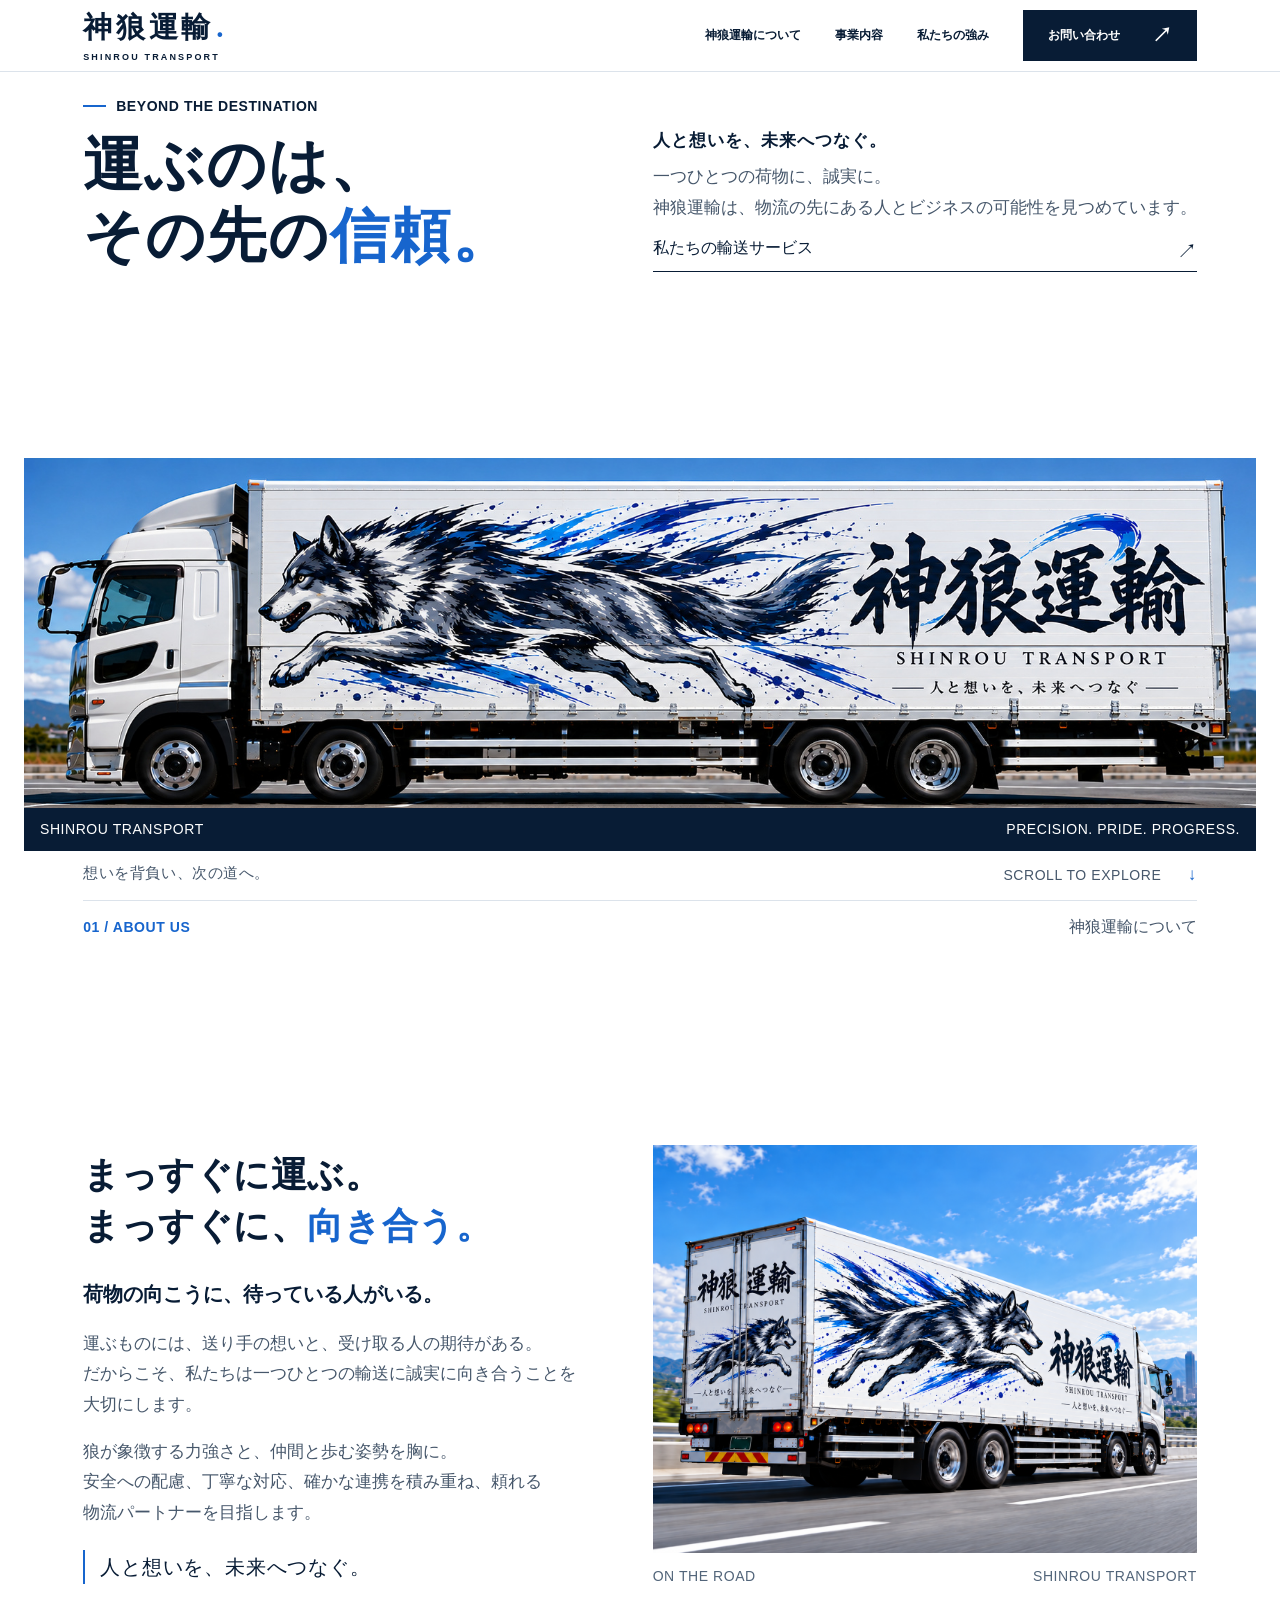
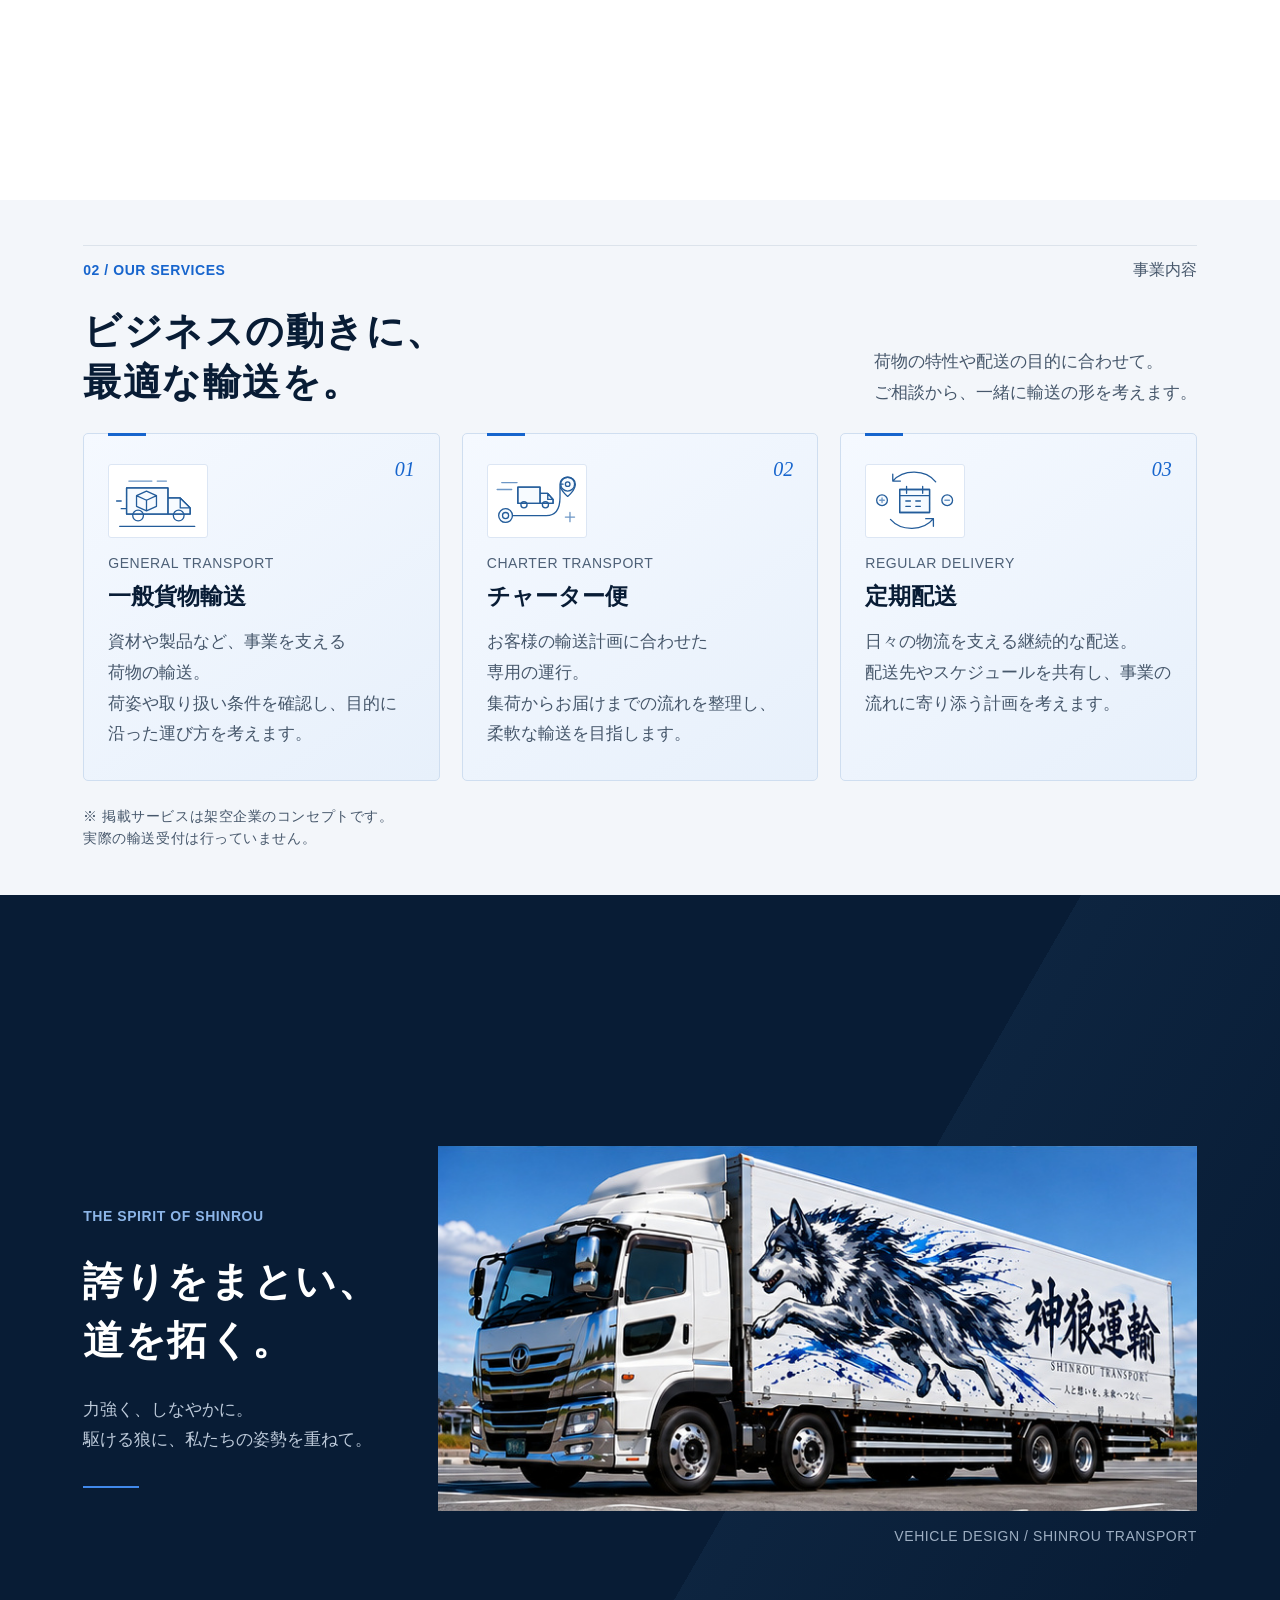
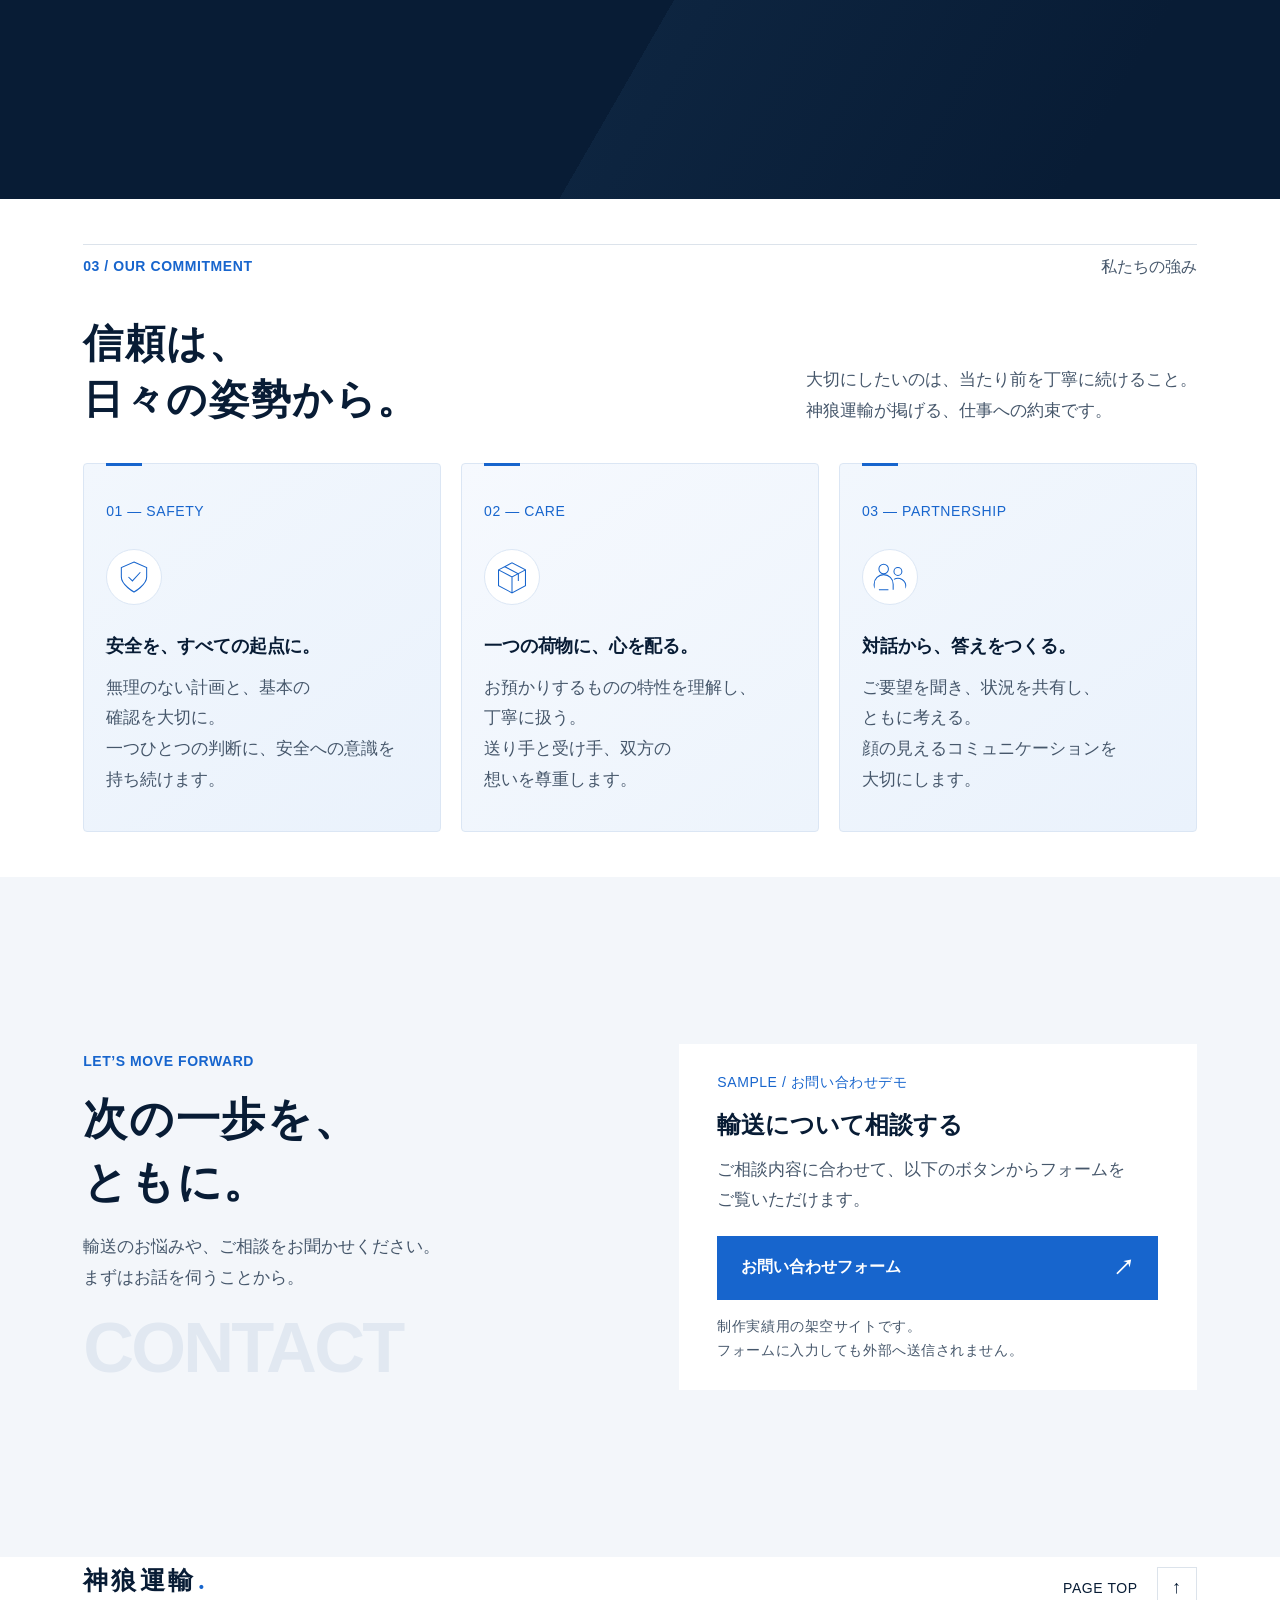
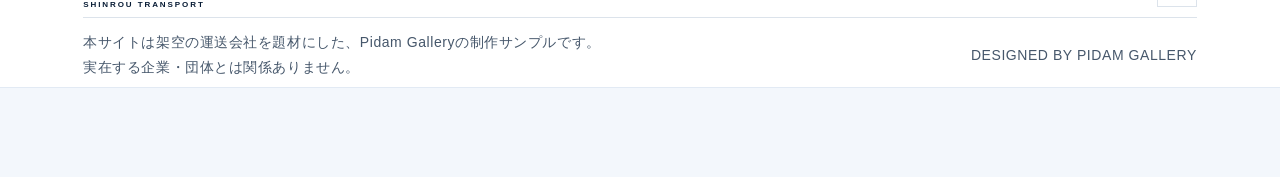
==== commit c1d3895a: "Improve Shinrou Transport LP readability" ====
--- a/index.html
+++ b/index.html
@@ -1,14 +1,14 @@
-<!doctype html>
-<html lang="ja">
-<head>
-  <meta charset="utf-8">
-  <meta name="viewport" content="width=device-width, initial-scale=1">
-  <meta name="description" content="人と想いを、未来へつなぐ。架空の運送会社・神狼運輸のコンセプトサイト。Pidam GalleryによるWebデザイン制作サンプルです。">
-  <meta name="theme-color" content="#081c35">
-  <title>神狼運輸 | SHINROU TRANSPORT — 人と想いを、未来へつなぐ</title>
-  <link rel="stylesheet" href="style.css">
-  <link rel="stylesheet" href="refinements.css">
-  <style id="opening-viewport-layout">
+<!doctype html>
+<html lang="ja">
+<head>
+  <meta charset="utf-8">
+  <meta name="viewport" content="width=device-width, initial-scale=1">
+  <meta name="description" content="人と想いを、未来へつなぐ。架空の運送会社・神狼運輸のコンセプトサイト。Pidam GalleryによるWebデザイン制作サンプルです。">
+  <meta name="theme-color" content="#081c35">
+  <title>神狼運輸 | SHINROU TRANSPORT — 人と想いを、未来へつなぐ</title>
+  <link rel="stylesheet" href="style.css">
+  <link rel="stylesheet" href="refinements.css">
+  <style id="opening-viewport-layout">
 /* Opening screen: reserve the image area explicitly, without JS size calculations. */
 :root { --opening-header: 72px; }
 .header { height: var(--opening-header); }
@@ -86,11 +86,11 @@
   .hero .hero-aside > p:nth-child(2) { font-size: 10px; line-height: 1.5; }
   .hero .text-link { font-size: 10px; }
 }
-
-</style>
-  <script src="script.js" defer></script>
-  
-<style id="section-spacing-layout">
+
+</style>
+  <script src="script.js" defer></script>
+  
+<style id="section-spacing-layout">
 /* Compact only the company introduction and transport services. */
 @media (min-width: 761px) {
   .about.section { padding-top: clamp(24px, 4svh, 40px); padding-bottom: clamp(28px, 4.5svh, 44px); }
@@ -137,9 +137,9 @@
   .services .section-heading > p { margin-top: 14px; }
   .services .service-row { padding-top: 18px; padding-bottom: 18px; row-gap: 12px; }
 }
-
-</style>
-<style id="services-strengths-pc-layout">
+
+</style>
+<style id="services-strengths-pc-layout">
 /* Desktop only: each section can be viewed as a complete group. */
 @media (min-width: 761px) {
   .services.section, .strengths.section {
@@ -209,9 +209,9 @@
   .strengths .commitments article { padding-top: 16px; padding-bottom: 18px; }
   .strengths .commitments svg { width: 50px; height: 50px; margin: 12px 0; }
 }
-
-</style>
-<style id="about-editorial-layout">
+
+</style>
+<style id="about-editorial-layout">
 /* About only: editorial copy on the left, reserved driving image on the right. */
 #about.section {
   padding-top: clamp(24px, 4svh, 38px);
@@ -264,9 +264,9 @@
   #about .about-image-slot { padding: 20px; }
   #about .about-driving-visual figcaption { font-size: 8px; letter-spacing: .08em; }
 }
-
-</style>
-<style id="about-fullscreen-layout">
+
+</style>
+<style id="about-fullscreen-layout">
 /* Only ABOUT US fills the desktop viewport. Mobile keeps its natural flow. */
 @media (min-width: 761px) {
   #about.section {
@@ -341,14 +341,14 @@
   #about .about-editorial-signature { font-size: 18px; margin-top: 14px; }
   #about .about-image-slot { height: 65svh; }
 }
-
-</style>
+
+</style>
 <style id="about-driving-photo">
 /* The image determines its own frame height at its original 4:3 ratio. */
 #about .about-image-slot { padding: 0; display: block; height: auto; min-height: 0; aspect-ratio: auto; background: transparent; border: 0; }
 #about .about-image-slot > img { display: block; width: 100%; height: auto; min-width: 0; min-height: 0; object-fit: contain; object-position: center; }
-</style>
-<style id="services-horizontal-cards">
+</style>
+<style id="services-horizontal-cards">
 /* Services only. Existing illustrations, names and descriptions are retained. */
 #services .service-list {
   display: grid;
@@ -446,8 +446,8 @@
   #services .service-row p { font-size: 14px; line-height: 1.9; }
   #services .service-note { margin-top: 20px; }
 }
-
-</style>
+
+</style>
 <style id="fleet-desktop-screen">
 /* Desktop only; all rules are scoped to the navy vehicle section. */
 @media (min-width: 761px) {
@@ -486,7 +486,7 @@
   .fleet h2 { font-size: 30px; margin: 16px 0; }
   .fleet .fleet-line { margin-top: 18px; }
 }
-</style>
+</style>
 <style id="commitment-desktop-screen">
 /* Keep the existing cards and content; distribute desktop space across the section. */
 @media (min-width: 761px) {
@@ -521,8 +521,8 @@
   #strengths .commitments article { padding-top: 18px; padding-bottom: 20px; }
   #strengths .commitments svg { margin-top: 12px; margin-bottom: 12px; }
 }
-</style>
-<style id="closing-screen-layout">
+</style>
+<style id="closing-screen-layout">
 /* Only the closing contact/footer composition. */
 .lp-ending .truck-lane { position: relative; height: 90px; overflow: hidden; border-top: 1px solid #e2eaf4; background: #f3f7fc; pointer-events: none; }
 .lp-ending .truck-runner { position: absolute; left: 100%; bottom: 4px; width: 240px; animation: shinrou-drive-left 8s linear infinite; }
@@ -552,25 +552,27 @@
   .lp-ending .truck-lane { display: none; }
   .lp-ending .truck-runner { animation: none; }
 }
-
-</style>
-</head>
-<body>
-  <a class="skip-link" href="#main">本文へ移動</a>
-  <header class="header">
-    <a class="brand" href="#" aria-label="神狼運輸 トップへ"><span class="brand-jp">神狼運輸<span class="brand-dot">.</span></span><span class="brand-en">SHINROU TRANSPORT</span></a>
-    <button class="menu-toggle" type="button" aria-label="メニューを開く" aria-controls="navigation" aria-expanded="false"><span></span><span></span></button>
-    <nav id="navigation" aria-label="メインナビゲーション">
-      <a href="#about">神狼運輸について</a><a href="#services">事業内容</a><a href="#strengths">私たちの強み</a><a class="nav-contact" href="#contact">お問い合わせ <span aria-hidden="true">↗</span></a>
-    </nav>
-  </header>
-  <main id="main">
-    <section class="hero" aria-labelledby="hero-title">
-      <div class="hero-top"><div><p class="eyebrow"><span></span> BEYOND THE DESTINATION</p><h1 id="hero-title">運ぶのは、<br>その先の<span class="blue">信頼。</span></h1></div><div class="hero-aside"><p>人と想いを、未来へつなぐ。</p><p>一つひとつの荷物に、誠実に。<br>神狼運輸は、物流の先にある<br>人とビジネスの可能性を見つめています。</p><a class="text-link" href="#services">私たちの輸送サービス <span aria-hidden="true">↗</span></a></div></div>
-      <figure class="hero-image"><img src="assets/truck-side.jpg" width="1774" height="505" alt="青空の下に停まる神狼運輸のトラック全景。荷台に疾走する狼と神狼運輸の文字が描かれている" fetchpriority="high"><figcaption><span>SHINROU TRANSPORT</span><span>PRECISION. PRIDE. PROGRESS.</span></figcaption></figure>
-      <div class="hero-bottom"><span>想いを背負い、次の道へ。</span><a href="#about">SCROLL TO EXPLORE <span aria-hidden="true">↓</span></a></div>
-    </section>
-
+
+</style>
+<link rel="stylesheet" href="mobile-portrait.css?v=20261027-2">
+  <link rel="stylesheet" href="readability.css">
+</head>
+<body>
+  <a class="skip-link" href="#main">本文へ移動</a>
+  <header class="header">
+    <a class="brand" href="#" aria-label="神狼運輸 トップへ"><span class="brand-jp">神狼運輸<span class="brand-dot">.</span></span><span class="brand-en">SHINROU TRANSPORT</span></a>
+    <button class="menu-toggle" type="button" aria-label="メニューを開く" aria-controls="navigation" aria-expanded="false"><span></span><span></span></button>
+    <nav id="navigation" aria-label="メインナビゲーション">
+      <a href="#about">神狼運輸について</a><a href="#services">事業内容</a><a href="#strengths">私たちの強み</a><a class="nav-contact" href="#contact">お問い合わせ <span aria-hidden="true">↗</span></a>
+    </nav>
+  </header>
+  <main id="main">
+    <section class="hero" aria-labelledby="hero-title">
+      <div class="hero-top"><div><p class="eyebrow"><span></span> BEYOND THE DESTINATION</p><h1 id="hero-title">運ぶのは、<br>その先の<span class="blue">信頼。</span></h1></div><div class="hero-aside"><p>人と想いを、未来へつなぐ。</p><p>一つひとつの荷物に、誠実に。<br>神狼運輸は、物流の先にある人とビジネスの可能性を見つめています。</p><a class="text-link" href="#services">私たちの輸送サービス <span aria-hidden="true">↗</span></a></div></div>
+      <figure class="hero-image"><img src="assets/truck-side.jpg" width="1774" height="505" alt="青空の下に停まる神狼運輸のトラック全景。荷台に疾走する狼と神狼運輸の文字が描かれている" fetchpriority="high"><figcaption><span>SHINROU TRANSPORT</span><span>PRECISION. PRIDE. PROGRESS.</span></figcaption></figure>
+      <div class="hero-bottom"><span>想いを背負い、次の道へ。</span><a href="#about">SCROLL TO EXPLORE <span aria-hidden="true">↓</span></a></div>
+    </section>
+
     <section class="about section" id="about" aria-labelledby="about-title">
       <div class="section-label"><span>01 / ABOUT US</span><span>神狼運輸について</span></div>
       <div class="about-editorial-layout">
@@ -578,39 +580,39 @@
           <h2 id="about-title">まっすぐに運ぶ。<br>まっすぐに、<span class="blue">向き合う。</span></h2>
           <p class="about-editorial-lead">荷物の向こうに、待っている人がいる。</p>
           <div class="about-editorial-body">
-            <p>運ぶものには、送り手の想いと、受け取る人の期待がある。だからこそ、私たちは一つひとつの輸送に誠実に向き合うことを大切にします。</p>
-            <p>狼が象徴する力強さと、仲間と歩む姿勢を胸に。安全への配慮、丁寧な対応、確かな連携を積み重ね、頼れる物流パートナーを目指します。</p>
+            <p>運ぶものには、送り手の想いと、受け取る人の期待がある。<br>だからこそ、私たちは一つひとつの輸送に誠実に向き合うことを大切にします。</p>
+            <p>狼が象徴する力強さと、仲間と歩む姿勢を胸に。<br>安全への配慮、丁寧な対応、確かな連携を積み重ね、頼れる物流パートナーを目指します。</p>
           </div>
           <p class="about-editorial-signature">人と想いを、未来へつなぐ。</p>
         </div>
-        <figure class="about-driving-visual">
-<div class="about-image-slot"><img src="assets/truck-highway-rear.png" width="1448" height="1086" alt="高速道路を走る神狼運輸のトラックを斜め後方から見た全景。側面と後部に狼のデザインと神狼運輸の社名が見える。" loading="lazy" decoding="async"></div>
+        <figure class="about-driving-visual">
+<div class="about-image-slot"><img src="assets/truck-highway-rear.png" width="1448" height="1086" alt="高速道路を走る神狼運輸のトラックを斜め後方から見た全景。側面と後部に狼のデザインと神狼運輸の社名が見える。" loading="lazy" decoding="async"></div>
 <figcaption><span>ON THE ROAD</span><span>SHINROU TRANSPORT</span></figcaption>
         </figure>
       </div>
-    </section>
-
-    <section class="services section" id="services" aria-labelledby="services-title">
-      <div class="section-label"><span>02 / OUR SERVICES</span><span>事業内容</span></div>
-      <div class="section-heading"><h2 id="services-title">ビジネスの動きに、<br>最適な輸送を。</h2><p>荷物の特性や配送の目的に合わせて。<br>ご相談から、一緒に輸送の形を考えます。</p></div>
-      <div class="service-list">
-        <article class="service-row"><span class="service-number">01</span><div class="service-visual"><svg viewBox="0 0 120 88" fill="none" stroke="currentColor" stroke-width="1.7" stroke-linecap="round" stroke-linejoin="round" aria-hidden="true"><path class="illustration-fill" d="M19 27h54v34H19zM73 40h16l13 13v8H73z"/><path d="M19 27h54v34H19zM73 40h16l13 13v8H73M89 40v13h13M31 61h42M19 54h-7M12 44h-6"/><circle cx="34" cy="63" r="7"/><circle cx="87" cy="63" r="7"/><path d="m32 37 13-6 13 6v14l-13 6-13-6zM32 37l13 6 13-6M45 43v14M10 77h98"/><path class="illustration-accent" d="M22 18h30m7 0h12"/></svg></div><div class="service-name"><span>GENERAL TRANSPORT</span><h3>一般貨物輸送</h3></div><p>資材や製品など、事業を支える荷物の輸送。荷姿や取り扱い条件を確認し、目的に沿った運び方を考えます。</p></article>
-        <article class="service-row"><span class="service-number">02</span><div class="service-visual"><svg viewBox="0 0 120 88" fill="none" stroke="currentColor" stroke-width="1.7" stroke-linecap="round" stroke-linejoin="round" aria-hidden="true"><circle class="illustration-fill" cx="19" cy="63" r="9"/><circle class="illustration-fill" cx="100" cy="22" r="9"/><circle cx="19" cy="63" r="4"/><path d="M28 63h44c16 0 18-15 18-24V22h4M100 13c-6 0-10 4-10 9 0 8 10 16 10 16s10-8 10-16c0-5-4-9-10-9z"/><circle cx="100" cy="22" r="3"/><path class="illustration-fill" d="M35 26h29v21H35zM64 34h10l7 8v5H64z"/><path d="M35 26h29v21H35zM64 34h10l7 8v5H64M74 34v8h7"/><circle cx="43" cy="49" r="4"/><circle cx="71" cy="49" r="4"/><path class="illustration-accent" d="M14 20h20m-26 9h19M103 59v12m-6-6h12"/></svg></div><div class="service-name"><span>CHARTER TRANSPORT</span><h3>チャーター便</h3></div><p>お客様の輸送計画に合わせた専用の運行。集荷からお届けまでの流れを整理し、柔軟な輸送を目指します。</p></article>
-        <article class="service-row"><span class="service-number">03</span><div class="service-visual"><svg viewBox="0 0 120 88" fill="none" stroke="currentColor" stroke-width="1.7" stroke-linecap="round" stroke-linejoin="round" aria-hidden="true"><path d="M87 19a34 28 0 0 0-56-1M31 18v-9m0 9h10M28 68a34 28 0 0 0 56-1M84 67v10m0-10H74"/><circle class="illustration-fill" cx="17" cy="43" r="7"/><circle class="illustration-fill" cx="102" cy="43" r="7"/><path class="illustration-fill" d="M40 29h39v30H40z"/><path d="M40 29h39v30H40zM40 37h39M49 25v9m21-9v9M48 44h6m7 0h6m-19 7h6m7 0h6"/><path class="illustration-accent" d="M14 43h6m-3-3v6M99 43h6"/></svg></div><div class="service-name"><span>REGULAR DELIVERY</span><h3>定期配送</h3></div><p>日々の物流を支える継続的な配送。配送先やスケジュールを共有し、事業の流れに寄り添う計画を考えます。</p></article>
-      </div><p class="service-note">※ 掲載サービスは架空企業のコンセプトです。実際の輸送受付は行っていません。</p>
-    </section>
-
-    <section class="fleet" aria-label="神狼運輸の車両デザイン"><div class="fleet-inner"><div class="fleet-copy"><p class="eyebrow">THE SPIRIT OF SHINROU</p><h2>誇りをまとい、<br>道を拓く。</h2><p>力強く、しなやかに。<br>駆ける狼に、私たちの姿勢を重ねて。</p><span class="fleet-line" aria-hidden="true"></span></div><figure><img src="assets/truck-front.jpg" width="780" height="375" loading="lazy" alt="前方斜めから見た神狼運輸のトラック。キャビンから荷台後端までの車体全体と狼の姿が見える"><figcaption>VEHICLE DESIGN / SHINROU TRANSPORT</figcaption></figure></div></section>
-
-    <section class="strengths section" id="strengths" aria-labelledby="strengths-title">
-      <div class="section-label"><span>03 / OUR COMMITMENT</span><span>私たちの強み</span></div>
-      <div class="section-heading"><h2 id="strengths-title">信頼は、<br>日々の姿勢から。</h2><p>大切にしたいのは、当たり前を丁寧に続けること。<br>神狼運輸が掲げる、仕事への約束です。</p></div>
-      <div class="commitments"><article><span class="commit-index">01 — SAFETY</span><svg viewBox="0 0 48 48" fill="none" stroke="currentColor" stroke-width="1.3" aria-hidden="true"><path d="M24 5 40 12v12c0 10-16 19-16 19S8 34 8 24V12Z"/><path d="m17 24 5 5 10-11"/></svg><h3>安全を、すべての起点に。</h3><p>無理のない計画と、基本の確認を大切に。一つひとつの判断に、安全への意識を持ち続けます。</p></article><article><span class="commit-index">02 — CARE</span><svg viewBox="0 0 48 48" fill="none" stroke="currentColor" stroke-width="1.3" aria-hidden="true"><path d="m7 15 17-9 17 9v20l-17 9-17-9Z M7 15l17 9 17-9M24 24v20M15 11l17 9v9"/></svg><h3>一つの荷物に、心を配る。</h3><p>お預かりするものの特性を理解し、丁寧に扱う。送り手と受け手、双方の想いを尊重します。</p></article><article><span class="commit-index">03 — PARTNERSHIP</span><svg viewBox="0 0 48 48" fill="none" stroke="currentColor" stroke-width="1.3" aria-hidden="true"><circle cx="16" cy="14" r="6"/><circle cx="34" cy="17" r="5"/><path d="M4 40v-7a12 12 0 0 1 24 0v7M29 27a10 10 0 0 1 15 9v4M10 40h12"/></svg><h3>対話から、答えをつくる。</h3><p>ご要望を聞き、状況を共有し、ともに考える。顔の見えるコミュニケーションを大切にします。</p></article></div>
-    </section>
-
-    </main>
-  <div class="lp-ending"><section class="contact" id="contact" aria-labelledby="contact-title"><div class="contact-intro"><p class="eyebrow">LET’S MOVE FORWARD</p><h2 id="contact-title">次の一歩を、<br>ともに。</h2><p>輸送のお悩みや、ご相談をお聞かせください。<br>まずはお話を伺うことから。</p><span class="contact-word" aria-hidden="true">CONTACT</span></div><div class="contact-panel"><span class="demo-label">SAMPLE / お問い合わせデモ</span><h3>輸送について相談する</h3><p>ご相談内容に合わせて、<br>以下のボタンからフォームをご覧いただけます。</p><button class="button" type="button" id="open-contact">お問い合わせフォーム <span aria-hidden="true">↗</span></button><p class="demo-note">制作実績用の架空サイトです。<br>フォームに入力しても外部へ送信されません。</p></div></section>
-<footer><div class="footer-top"><a class="brand" href="#"><span class="brand-jp">神狼運輸<span class="brand-dot">.</span></span><span class="brand-en">SHINROU TRANSPORT</span></a><a class="back-top" href="#">PAGE TOP <span aria-hidden="true">↑</span></a></div><div class="footer-bottom"><p>本サイトは架空の運送会社を題材にした、Pidam Galleryの制作サンプルです。<br>実在する企業・団体とは関係ありません。</p><span>DESIGNED BY PIDAM GALLERY</span></div><div class="truck-lane" aria-hidden="true"><div class="truck-runner"><img src="assets/truck-footer-transparent.png" width="2170" height="725" alt="" decoding="async"></div></div></footer></div>
-  <dialog id="contact-dialog" aria-labelledby="dialog-title"><div class="dialog-heading"><span class="eyebrow">CONTACT DEMO</span><button class="dialog-close" type="button" aria-label="フォームを閉じる">×</button></div><h2 id="dialog-title">お問い合わせ</h2><p class="dialog-note">デザイン確認用です。個人情報は入力せず、仮の内容でお試しください。入力内容は保存・送信されません。</p><form id="contact-form"><label>お名前 <span>必須</span><input name="name" required autocomplete="off" placeholder="例：サンプル 太郎" maxlength="80"></label><label>メールアドレス <span>必須</span><input type="email" name="email" required autocomplete="off" placeholder="sample@example.com" maxlength="150"></label><label>ご相談内容 <span>必須</span><textarea name="message" required rows="4" placeholder="ご相談内容のサンプルをご入力ください。" maxlength="2000"></textarea></label><button class="button" type="submit">入力内容を確認する（デモ） <span aria-hidden="true">→</span></button><p class="form-status" role="status" tabindex="-1"></p></form></dialog>
-</body>
-</html>
+    </section>
+
+    <section class="services section" id="services" aria-labelledby="services-title">
+      <div class="section-label"><span>02 / OUR SERVICES</span><span>事業内容</span></div>
+      <div class="section-heading"><h2 id="services-title">ビジネスの動きに、<br>最適な輸送を。</h2><p>荷物の特性や配送の目的に合わせて。<br>ご相談から、一緒に輸送の形を考えます。</p></div>
+      <div class="service-list">
+        <article class="service-row"><span class="service-number">01</span><div class="service-visual"><svg viewBox="0 0 120 88" fill="none" stroke="currentColor" stroke-width="1.7" stroke-linecap="round" stroke-linejoin="round" aria-hidden="true"><path class="illustration-fill" d="M19 27h54v34H19zM73 40h16l13 13v8H73z"/><path d="M19 27h54v34H19zM73 40h16l13 13v8H73M89 40v13h13M31 61h42M19 54h-7M12 44h-6"/><circle cx="34" cy="63" r="7"/><circle cx="87" cy="63" r="7"/><path d="m32 37 13-6 13 6v14l-13 6-13-6zM32 37l13 6 13-6M45 43v14M10 77h98"/><path class="illustration-accent" d="M22 18h30m7 0h12"/></svg></div><div class="service-name"><span>GENERAL TRANSPORT</span><h3>一般貨物輸送</h3></div><p>資材や製品など、事業を支える荷物の輸送。<br>荷姿や取り扱い条件を確認し、目的に沿った運び方を考えます。</p></article>
+        <article class="service-row"><span class="service-number">02</span><div class="service-visual"><svg viewBox="0 0 120 88" fill="none" stroke="currentColor" stroke-width="1.7" stroke-linecap="round" stroke-linejoin="round" aria-hidden="true"><circle class="illustration-fill" cx="19" cy="63" r="9"/><circle class="illustration-fill" cx="100" cy="22" r="9"/><circle cx="19" cy="63" r="4"/><path d="M28 63h44c16 0 18-15 18-24V22h4M100 13c-6 0-10 4-10 9 0 8 10 16 10 16s10-8 10-16c0-5-4-9-10-9z"/><circle cx="100" cy="22" r="3"/><path class="illustration-fill" d="M35 26h29v21H35zM64 34h10l7 8v5H64z"/><path d="M35 26h29v21H35zM64 34h10l7 8v5H64M74 34v8h7"/><circle cx="43" cy="49" r="4"/><circle cx="71" cy="49" r="4"/><path class="illustration-accent" d="M14 20h20m-26 9h19M103 59v12m-6-6h12"/></svg></div><div class="service-name"><span>CHARTER TRANSPORT</span><h3>チャーター便</h3></div><p>お客様の輸送計画に合わせた専用の運行。<br>集荷からお届けまでの流れを整理し、柔軟な輸送を目指します。</p></article>
+        <article class="service-row"><span class="service-number">03</span><div class="service-visual"><svg viewBox="0 0 120 88" fill="none" stroke="currentColor" stroke-width="1.7" stroke-linecap="round" stroke-linejoin="round" aria-hidden="true"><path d="M87 19a34 28 0 0 0-56-1M31 18v-9m0 9h10M28 68a34 28 0 0 0 56-1M84 67v10m0-10H74"/><circle class="illustration-fill" cx="17" cy="43" r="7"/><circle class="illustration-fill" cx="102" cy="43" r="7"/><path class="illustration-fill" d="M40 29h39v30H40z"/><path d="M40 29h39v30H40zM40 37h39M49 25v9m21-9v9M48 44h6m7 0h6m-19 7h6m7 0h6"/><path class="illustration-accent" d="M14 43h6m-3-3v6M99 43h6"/></svg></div><div class="service-name"><span>REGULAR DELIVERY</span><h3>定期配送</h3></div><p>日々の物流を支える継続的な配送。<br>配送先やスケジュールを共有し、事業の流れに寄り添う計画を考えます。</p></article>
+      </div><p class="service-note">※ 掲載サービスは架空企業のコンセプトです。<br>実際の輸送受付は行っていません。</p>
+    </section>
+
+    <section class="fleet" aria-label="神狼運輸の車両デザイン"><div class="fleet-inner"><div class="fleet-copy"><p class="eyebrow">THE SPIRIT OF SHINROU</p><h2>誇りをまとい、<br>道を拓く。</h2><p>力強く、しなやかに。<br>駆ける狼に、私たちの姿勢を重ねて。</p><span class="fleet-line" aria-hidden="true"></span></div><figure><img src="assets/truck-front.jpg" width="780" height="375" loading="lazy" alt="前方斜めから見た神狼運輸のトラック。キャビンから荷台後端までの車体全体と狼の姿が見える"><figcaption>VEHICLE DESIGN / SHINROU TRANSPORT</figcaption></figure></div></section>
+
+    <section class="strengths section" id="strengths" aria-labelledby="strengths-title">
+      <div class="section-label"><span>03 / OUR COMMITMENT</span><span>私たちの強み</span></div>
+      <div class="section-heading"><h2 id="strengths-title">信頼は、<br>日々の姿勢から。</h2><p>大切にしたいのは、当たり前を丁寧に続けること。<br>神狼運輸が掲げる、仕事への約束です。</p></div>
+      <div class="commitments"><article><span class="commit-index">01 — SAFETY</span><svg viewBox="0 0 48 48" fill="none" stroke="currentColor" stroke-width="1.3" aria-hidden="true"><path d="M24 5 40 12v12c0 10-16 19-16 19S8 34 8 24V12Z"/><path d="m17 24 5 5 10-11"/></svg><h3>安全を、すべての起点に。</h3><p>無理のない計画と、基本の確認を大切に。<br>一つひとつの判断に、安全への意識を持ち続けます。</p></article><article><span class="commit-index">02 — CARE</span><svg viewBox="0 0 48 48" fill="none" stroke="currentColor" stroke-width="1.3" aria-hidden="true"><path d="m7 15 17-9 17 9v20l-17 9-17-9Z M7 15l17 9 17-9M24 24v20M15 11l17 9v9"/></svg><h3>一つの荷物に、心を配る。</h3><p>お預かりするものの特性を理解し、丁寧に扱う。<br>送り手と受け手、双方の想いを尊重します。</p></article><article><span class="commit-index">03 — PARTNERSHIP</span><svg viewBox="0 0 48 48" fill="none" stroke="currentColor" stroke-width="1.3" aria-hidden="true"><circle cx="16" cy="14" r="6"/><circle cx="34" cy="17" r="5"/><path d="M4 40v-7a12 12 0 0 1 24 0v7M29 27a10 10 0 0 1 15 9v4M10 40h12"/></svg><h3>対話から、答えをつくる。</h3><p>ご要望を聞き、状況を共有し、ともに考える。<br>顔の見えるコミュニケーションを大切にします。</p></article></div>
+    </section>
+
+    </main>
+  <div class="lp-ending"><section class="contact" id="contact" aria-labelledby="contact-title"><div class="contact-intro"><p class="eyebrow">LET’S MOVE FORWARD</p><h2 id="contact-title">次の一歩を、<br>ともに。</h2><p>輸送のお悩みや、ご相談をお聞かせください。<br>まずはお話を伺うことから。</p><span class="contact-word" aria-hidden="true">CONTACT</span></div><div class="contact-panel"><span class="demo-label">SAMPLE / お問い合わせデモ</span><h3>輸送について相談する</h3><p>ご相談内容に合わせて、以下のボタンからフォームをご覧いただけます。</p><button class="button" type="button" id="open-contact">お問い合わせフォーム <span aria-hidden="true">↗</span></button><p class="demo-note">制作実績用の架空サイトです。<br>フォームに入力しても外部へ送信されません。</p></div></section>
+<footer><div class="footer-top"><a class="brand" href="#"><span class="brand-jp">神狼運輸<span class="brand-dot">.</span></span><span class="brand-en">SHINROU TRANSPORT</span></a><a class="back-top" href="#">PAGE TOP <span aria-hidden="true">↑</span></a></div><div class="footer-bottom"><p>本サイトは架空の運送会社を題材にした、Pidam Galleryの制作サンプルです。<br>実在する企業・団体とは関係ありません。</p><span>DESIGNED BY PIDAM GALLERY</span></div><div class="truck-lane" aria-hidden="true"><div class="truck-runner"><img src="assets/truck-footer-transparent.png" width="2170" height="725" alt="" decoding="async"></div></div></footer></div>
+  <dialog id="contact-dialog" aria-labelledby="dialog-title"><div class="dialog-heading"><span class="eyebrow">CONTACT DEMO</span><button class="dialog-close" type="button" aria-label="フォームを閉じる">×</button></div><h2 id="dialog-title">お問い合わせ</h2><p class="dialog-note">デザイン確認用です。<br>個人情報は入力せず、仮の内容でお試しください。<br>入力内容は保存・送信されません。</p><form id="contact-form"><label>お名前 <span>必須</span><input name="name" required autocomplete="off" placeholder="例：サンプル 太郎" maxlength="80"></label><label>メールアドレス <span>必須</span><input type="email" name="email" required autocomplete="off" placeholder="sample@example.com" maxlength="150"></label><label>ご相談内容 <span>必須</span><textarea name="message" required rows="4" placeholder="ご相談内容のサンプルをご入力ください。" maxlength="2000"></textarea></label><button class="button" type="submit">入力内容を確認する（デモ） <span aria-hidden="true">→</span></button><p class="form-status" role="status" tabindex="-1"></p></form></dialog>
+</body>
+</html>
--- a/style.css
+++ b/style.css
@@ -1,7 +1,7 @@
 @charset "UTF-8";
 :root{--navy:#081c35;--blue:#1765cd;--muted:#5d6b7b;--line:#dce3eb;--pale:#f3f6fa;--pad:clamp(24px,6.5vw,112px)}
-*{box-sizing:border-box}html{scroll-behavior:smooth;scroll-padding-top:96px}body{margin:0;color:var(--navy);background:#fff;font-family:"Yu Gothic","Hiragino Kaku Gothic ProN",Meiryo,sans-serif;-webkit-font-smoothing:antialiased}body.modal-open{overflow:hidden}a{color:inherit;text-decoration:none}button,input,textarea{font:inherit}button,a,input,textarea{-webkit-tap-highlight-color:transparent}a:focus-visible,button:focus-visible,input:focus-visible,textarea:focus-visible{outline:3px solid #3c8beb;outline-offset:5px}button{cursor:pointer}img{display:block;width:100%;height:auto}figure,p,h1,h2,h3{margin:0}h1,h2,h3{font-feature-settings:"palt";line-height:1.55}p{line-height:2}a,button{transition:background .2s,color .2s,transform .2s}.skip-link{position:fixed;top:-80px;left:20px;z-index:100;background:white;padding:16px}.skip-link:focus{top:10px}.header{height:102px;padding:0 var(--pad);display:flex;justify-content:space-between;align-items:center;border-bottom:1px solid var(--line);background:#fff;position:relative;z-index:10}.brand{display:inline-flex;flex-direction:column;align-items:flex-start;flex-shrink:0}.brand-jp{font-family:"Yu Mincho","Hiragino Mincho ProN",serif;font-weight:900;font-size:29px;letter-spacing:.13em;line-height:1.25}.brand-dot{color:var(--blue);margin-left:2px}.brand-en{font-family:Arial,sans-serif;font-size:9px;letter-spacing:.24em;margin-top:7px;font-weight:700}.header nav{display:flex;align-items:center;gap:34px;font-size:12px;font-weight:700}.header nav a:hover{color:var(--blue)}.header .nav-contact{background:var(--navy);color:#fff;padding:18px 25px;display:flex;gap:32px;align-items:center}.header .nav-contact:hover{background:var(--blue);color:#fff}.nav-contact span{font-size:20px}.menu-toggle{display:none}.hero{padding-top:65px}.hero-top{padding:0 var(--pad) 42px;display:flex;justify-content:space-between;gap:40px;align-items:flex-end;max-width:1600px;margin:auto}.eyebrow{font:600 11px/1.6 Arial,sans-serif;letter-spacing:.18em;display:flex;align-items:center;gap:10px}.eyebrow>span{width:23px;height:2px;background:var(--blue)}h1{font-size:clamp(48px,5.5vw,83px);line-height:1.33;font-weight:800;letter-spacing:.035em;margin-top:23px}.blue{color:var(--blue)}.hero-aside{padding:0 0 3px 30px;min-width:300px}.hero-aside>p:first-child{font-size:16px;font-weight:700;letter-spacing:.06em;margin-bottom:12px}.hero-aside>p:nth-child(2){font-size:13px;color:var(--muted);line-height:2.1}.text-link{font-size:12px;display:flex;justify-content:space-between;gap:40px;padding:16px 0 9px;border-bottom:1px solid var(--navy);margin-top:12px}.text-link span{font-size:20px}.text-link:hover{color:var(--blue)}.hero-image{margin:0 24px;position:relative}.hero-image img{aspect-ratio:1774/505;object-fit:contain}.hero-image figcaption{display:flex;justify-content:space-between;padding:11px 17px;background:var(--navy);color:#fff;font:9px/1.5 Arial,sans-serif;letter-spacing:.21em}.hero-bottom{padding:23px var(--pad) 28px;display:flex;justify-content:space-between;font-size:10px;letter-spacing:.12em;color:var(--muted)}.hero-bottom a{font:9px Arial,sans-serif;letter-spacing:.15em}.hero-bottom a span{margin-left:22px;font-size:17px;color:var(--blue)}.section{padding:105px var(--pad);max-width:1600px;margin:auto;scroll-margin-top:12px}.section-label{display:flex;justify-content:space-between;align-items:center;border-top:1px solid var(--line);padding-top:20px;margin-bottom:55px}.section-label span:first-child{font:600 11px Arial,sans-serif;letter-spacing:.14em;color:var(--blue)}.section-label span:last-child{font-size:11px;color:var(--muted)}h2{font-size:clamp(32px,3.3vw,49px);letter-spacing:.04em;font-weight:700}.about{padding-top:80px}.about-layout{display:grid;grid-template-columns:1fr 1fr;gap:12%}.about-copy{padding-top:5px;max-width:470px}.lead{font-size:23px;font-weight:700;line-height:1.7;margin-bottom:28px}.about-copy>p:not(.lead){font-size:14px;color:var(--muted);margin-bottom:20px;line-height:2.2}.signature{display:block;margin-top:30px;font-family:"Yu Mincho",serif;font-size:20px;letter-spacing:.1em}.services{background:var(--pale);max-width:none}.services>.section-label,.services>.section-heading,.service-list,.service-note{max-width:1380px;margin-left:auto;margin-right:auto}.section-heading{display:flex;justify-content:space-between;gap:40px;align-items:flex-end;margin-bottom:50px}.section-heading>p{font-size:13px;color:var(--muted);padding-bottom:6px}.service-row{display:grid;grid-template-columns:55px 1fr 1fr 30px;gap:30px;align-items:center;padding:35px 0;border-top:1px solid #ccd6e2}.service-row:last-child{border-bottom:1px solid #ccd6e2}.service-number{font:italic 19px Georgia,serif;color:var(--blue);align-self:start;padding-top:4px}.service-name>span{font:10px Arial,sans-serif;letter-spacing:.13em;color:var(--muted)}.service-name h3{font-size:24px;margin-top:8px}.service-row p{font-size:13px;line-height:2;color:var(--muted)}.row-arrow{font-size:26px;color:var(--blue)}.service-note{font-size:10px;color:var(--muted);margin-top:22px}.fleet{background:var(--navy);color:white;padding:90px var(--pad);position:relative;overflow:hidden}.fleet::after{content:"";position:absolute;inset:0;background:linear-gradient(120deg,transparent 60%,#23476b33 60%,transparent 88%);pointer-events:none}.fleet-inner{max-width:1380px;margin:auto;display:grid;grid-template-columns:1fr 1.8fr;gap:8%;align-items:center}.fleet .eyebrow{color:#8cb5e8;font-size:9px}.fleet h2{font-size:clamp(30px,3vw,44px);margin:20px 0}.fleet p:not(.eyebrow){font-size:12px;color:#bdcada}.fleet-line{display:block;width:50px;height:2px;background:#4189eb;margin-top:28px}.fleet figure{position:relative;z-index:1}.fleet img{aspect-ratio:780/375;object-fit:contain}.fleet figcaption{text-align:right;color:#9eafc3;font:8px Arial,sans-serif;letter-spacing:.18em;margin-top:15px}.commitments{display:grid;grid-template-columns:repeat(3,1fr);gap:38px}.commitments article{border-top:1px solid var(--line);padding-top:23px}.commit-index{font:10px Arial,sans-serif;letter-spacing:.13em;color:var(--blue)}.commitments svg{display:block;width:48px;height:48px;color:var(--blue);margin:30px 0}.commitments h3{font-size:19px;margin-bottom:17px}.commitments p{color:var(--muted);font-size:13px;line-height:2.1}.contact{background:var(--pale);padding:85px var(--pad);display:grid;grid-template-columns:1fr 1fr;gap:10%;position:relative;overflow:hidden}.contact-intro{position:relative}.contact-intro .eyebrow{color:var(--blue)}.contact h2{margin:18px 0 22px}.contact-intro>p:not(.eyebrow){font-size:13px;color:var(--muted)}.contact-word{display:block;font:800 clamp(48px,7.3vw,110px)/1 Arial,sans-serif;color:#e4eaf2;letter-spacing:-.04em;margin-top:30px}.contact-panel{background:#fff;padding:40px;align-self:center;position:relative;z-index:1}.demo-label{font:10px Arial,sans-serif;letter-spacing:.12em;color:var(--blue)}.contact-panel h3{font-size:23px;margin:15px 0}.contact-panel>p{font-size:12px;color:var(--muted)}.button{width:100%;border:0;background:var(--blue);color:white;display:flex;align-items:center;justify-content:space-between;gap:14px;padding:22px 24px;font-size:13px;font-weight:700;margin-top:28px;text-align:left}.button:hover{background:var(--navy);transform:translateY(-2px)}.button span{font-size:21px}.contact-panel .demo-note{font-size:10px;line-height:1.8;margin-top:20px}footer{padding:45px var(--pad) 25px;background:#fff}.footer-top{display:flex;justify-content:space-between;align-items:center;padding-bottom:35px}.back-top{font:9px Arial,sans-serif;letter-spacing:.14em}.back-top span{display:inline-flex;border:1px solid var(--line);width:40px;height:40px;justify-content:center;align-items:center;font-size:18px;margin-left:15px}.footer-bottom{display:flex;justify-content:space-between;gap:24px;border-top:1px solid var(--line);padding-top:22px;color:var(--muted)}.footer-bottom p{font-size:10px;line-height:1.8}.footer-bottom>span{font:8px/1.8 Arial,sans-serif;letter-spacing:.12em;white-space:nowrap}dialog{border:0;padding:32px;width:min(540px,calc(100% - 32px));max-height:90dvh;overflow:auto;color:var(--navy)}dialog::backdrop{background:#06182bd9;backdrop-filter:blur(4px)}.dialog-heading{display:flex;justify-content:space-between;align-items:center}.dialog-heading .eyebrow{color:var(--blue)}.dialog-close{background:transparent;border:0;font-size:30px;width:40px;height:40px;color:var(--navy)}dialog h2{font-size:28px;margin:10px 0}.dialog-note{font-size:12px;color:var(--muted);margin-bottom:22px}form label{display:block;font-size:12px;font-weight:700;margin:18px 0}form label>span{font-size:10px;color:var(--blue);margin-left:10px}input,textarea{display:block;width:100%;border:1px solid #bdc9d6;border-radius:0;padding:12px;margin-top:9px;background:var(--pale);color:var(--navy);font-size:14px}textarea{resize:vertical}.form-status{font-size:12px;color:var(--blue);line-height:1.9;margin-top:15px}.form-status:empty{display:none}
+*{box-sizing:border-box}html{scroll-behavior:smooth;scroll-padding-top:96px}body{margin:0;color:var(--navy);background:#fff;font-family:"Yu Gothic","Hiragino Kaku Gothic ProN",Meiryo,sans-serif;-webkit-font-smoothing:antialiased}body.modal-open{overflow:hidden}a{color:inherit;text-decoration:none}button,input,textarea{font:inherit}button,a,input,textarea{-webkit-tap-highlight-color:transparent}a:focus-visible,button:focus-visible,input:focus-visible,textarea:focus-visible{outline:3px solid #3c8beb;outline-offset:5px}button{cursor:pointer}img{display:block;width:100%;height:auto}figure,p,h1,h2,h3{margin:0}h1,h2,h3{font-feature-settings:"palt";line-height:1.55}p{line-height:2}a,button{transition:background .2s,color .2s,transform .2s}.skip-link{position:fixed;top:-80px;left:20px;z-index:100;background:white;padding:16px}.skip-link:focus{top:10px}.header{height:102px;padding:0 var(--pad);display:flex;justify-content:space-between;align-items:center;border-bottom:1px solid var(--line);background:#fff;position:relative;z-index:10}.brand{display:inline-flex;flex-direction:column;align-items:flex-start;flex-shrink:0}.brand-jp{font-family:"Yu Mincho","Hiragino Mincho ProN",serif;font-weight:900;font-size:29px;letter-spacing:.13em;line-height:1.25}.brand-dot{color:var(--blue);margin-left:2px}.brand-en{font-family:Arial,sans-serif;font-size:9px;letter-spacing:.24em;margin-top:7px;font-weight:700}.header nav{display:flex;align-items:center;gap:34px;font-size:12px;font-weight:700}.header nav a:hover{color:var(--blue)}.header .nav-contact{background:var(--navy);color:#fff;padding:18px 25px;display:flex;gap:32px;align-items:center}.header .nav-contact:hover{background:var(--blue);color:#fff}.nav-contact span{font-size:20px}.menu-toggle{display:none}.hero{padding-top:65px}.hero-top{padding:0 var(--pad) 42px;display:flex;justify-content:space-between;gap:40px;align-items:flex-end;max-width:1600px;margin:auto}.eyebrow{font:600 11px/1.6 Arial,sans-serif;letter-spacing:.18em;display:flex;align-items:center;gap:10px}.eyebrow>span{width:23px;height:2px;background:var(--blue)}h1{font-size:clamp(48px,5.5vw,83px);line-height:1.33;font-weight:800;letter-spacing:.035em;margin-top:23px}.blue{color:var(--blue)}.hero-aside{padding:0 0 3px 30px;min-width:300px}.hero-aside>p:first-child{font-size:16px;font-weight:700;letter-spacing:.06em;margin-bottom:12px}.hero-aside>p:nth-child(2){font-size:13px;color:var(--muted);line-height:2.1}.text-link{font-size:12px;display:flex;justify-content:space-between;gap:40px;padding:16px 0 9px;border-bottom:1px solid var(--navy);margin-top:12px}.text-link span{font-size:20px}.text-link:hover{color:var(--blue)}.hero-image{margin:0 24px;position:relative}.hero-image img{aspect-ratio:1774/505;object-fit:contain}.hero-image figcaption{display:flex;justify-content:space-between;padding:11px 17px;background:var(--navy);color:#fff;font:9px/1.5 Arial,sans-serif;letter-spacing:.21em}.hero-bottom{padding:23px var(--pad) 28px;display:flex;justify-content:space-between;font-size:10px;letter-spacing:.12em;color:var(--muted)}.hero-bottom a{font:9px Arial,sans-serif;letter-spacing:.15em}.hero-bottom a span{margin-left:22px;font-size:17px;color:var(--blue)}.section{padding:105px var(--pad);max-width:1600px;margin:auto;scroll-margin-top:12px}.section-label{display:flex;justify-content:space-between;align-items:center;border-top:1px solid var(--line);padding-top:20px;margin-bottom:55px}.section-label span:first-child{font:600 11px Arial,sans-serif;letter-spacing:.14em;color:var(--blue)}.section-label span:last-child{font-size:11px;color:var(--muted)}h2{font-size:clamp(32px,3.3vw,49px);letter-spacing:.04em;font-weight:700}.about{padding-top:80px}.about-layout{display:grid;grid-template-columns:1fr 1fr;gap:12%}.about-copy{padding-top:5px;max-width:470px}.lead{font-size:23px;font-weight:700;line-height:1.7;margin-bottom:28px}.about-copy>p:not(.lead){font-size:14px;color:var(--muted);margin-bottom:20px;line-height:2.2}.signature{display:block;margin-top:30px;font-family:"Yu Mincho",serif;font-size:20px;letter-spacing:.1em}.services{background:var(--pale);max-width:none}.services>.section-label,.services>.section-heading,.service-list,.service-note{max-width:1380px;margin-left:auto;margin-right:auto}.section-heading{display:flex;justify-content:space-between;gap:40px;align-items:flex-end;margin-bottom:50px}.section-heading>p{font-size:13px;color:var(--muted);padding-bottom:6px}.service-row{display:grid;grid-template-columns:55px 1fr 1fr 30px;gap:30px;align-items:center;padding:35px 0;border-top:1px solid #ccd6e2}.service-row:last-child{border-bottom:1px solid #ccd6e2}.service-number{font:italic 19px Georgia,serif;color:var(--blue);align-self:start;padding-top:4px}.service-name>span{font:10px Arial,sans-serif;letter-spacing:.13em;color:var(--muted)}.service-name h3{font-size:24px;margin-top:8px}.service-row p{font-size:13px;line-height:2;color:var(--muted)}.row-arrow{font-size:26px;color:var(--blue)}.service-note{font-size:10px;color:var(--muted);margin-top:22px}.fleet{background:var(--navy);color:white;padding:90px var(--pad);position:relative;overflow:hidden}.fleet::after{content:"";position:absolute;inset:0;background:linear-gradient(120deg,transparent 60%,#23476b33 60%,transparent 88%);pointer-events:none}.fleet-inner{max-width:1380px;margin:auto;display:grid;grid-template-columns:1fr 1.8fr;gap:8%;align-items:center}.fleet .eyebrow{color:#8cb5e8;font-size:9px}.fleet h2{font-size:clamp(30px,3vw,44px);margin:20px 0}.fleet p:not(.eyebrow){font-size:12px;color:#bdcada}.fleet-line{display:block;width:50px;height:2px;background:#4189eb;margin-top:28px}.fleet figure{position:relative;z-index:1}.fleet img{aspect-ratio:780/375;object-fit:contain}.fleet figcaption{text-align:right;color:#9eafc3;font:8px Arial,sans-serif;letter-spacing:.18em;margin-top:15px}.commitments{display:grid;grid-template-columns:repeat(3,1fr);gap:38px}.commitments article{border-top:1px solid var(--line);padding-top:23px}.commit-index{font:10px Arial,sans-serif;letter-spacing:.13em;color:var(--blue)}.commitments svg{display:block;width:48px;height:48px;color:var(--blue);margin:30px 0}.commitments h3{font-size:19px;margin-bottom:17px}.commitments p{color:var(--muted);font-size:13px;line-height:2.1}.contact{background:var(--pale);padding:85px var(--pad);display:grid;grid-template-columns:1fr 1fr;gap:10%;position:relative;overflow:hidden}.contact-intro{position:relative}.contact-intro .eyebrow{color:var(--blue)}.contact h2{margin:18px 0 22px}.contact-intro>p:not(.eyebrow){font-size:13px;color:var(--muted)}.contact-word{display:block;font:800 clamp(48px,7.3vw,110px)/1 Arial,sans-serif;color:#e4eaf2;letter-spacing:-.04em;margin-top:30px}.contact-panel{background:#fff;padding:40px;align-self:center;position:relative;z-index:1}.demo-label{font:10px Arial,sans-serif;letter-spacing:.12em;color:var(--blue)}.contact-panel h3{font-size:23px;margin:15px 0}.contact-panel>p{font-size:12px;color:var(--muted)}.button{width:100%;border:0;background:var(--blue);color:white;display:flex;align-items:center;justify-content:space-between;gap:14px;padding:22px 24px;font-size:13px;font-weight:700;margin-top:28px;text-align:left}.button:hover{background:var(--navy);transform:translateY(-2px)}.button span{font-size:21px}.contact-panel .demo-note{font-size:10px;line-height:1.8;margin-top:20px}footer{padding:45px var(--pad) 25px;background:#fff}.footer-top{display:flex;justify-content:space-between;align-items:center;padding-bottom:35px}.back-top{font:9px Arial,sans-serif;letter-spacing:.14em}.back-top span{display:inline-flex;border:1px solid var(--line);width:40px;height:40px;justify-content:center;align-items:center;font-size:18px;margin-left:15px}.footer-bottom{display:flex;justify-content:space-between;gap:24px;border-top:1px solid var(--line);padding-top:22px;color:var(--muted)}.footer-bottom p{font-size:10px;line-height:1.8}.footer-bottom>span{font:8px/1.8 Arial,sans-serif;letter-spacing:.12em;white-space:nowrap}dialog{border:0;padding:32px;width:min(540px,calc(100% - 32px));max-height:90dvh;overflow:auto;color:var(--navy)}dialog::backdrop{background:#06182bd9;backdrop-filter:blur(4px)}.dialog-heading{display:flex;justify-content:space-between;align-items:center}.dialog-heading .eyebrow{color:var(--blue)}.dialog-close{background:transparent;border:0;font-size:30px;width:40px;height:40px;color:var(--navy)}dialog h2{font-size:28px;margin:10px 0}.dialog-note{font-size:12px;color:var(--muted);margin-bottom:22px}form label{display:block;font-size:12px;font-weight:700;margin:18px 0}form label>span{font-size:10px;color:var(--blue);margin-left:10px}input,textarea{display:block;width:100%;border:1px solid #bdc9d6;border-radius:0;padding:12px;margin-top:9px;background:var(--pale);color:var(--navy);font-size:14px}textarea{resize:vertical}.form-status{white-space:pre-line;font-size:12px;color:var(--blue);line-height:1.9;margin-top:15px}.form-status:empty{display:none}
 @media(min-width:1800px){.hero-image{max-width:1700px;margin:auto}.header{justify-content:space-around}.contact{padding-left:max(var(--pad),calc((100vw - 1380px)/2));padding-right:max(var(--pad),calc((100vw - 1380px)/2))}}
 @media(max-width:1000px){.header nav{gap:20px;font-size:11px}.header .nav-contact{padding:15px;gap:16px}.header{height:88px}.brand-jp{font-size:25px}.brand-en{font-size:8px}.hero-aside{min-width:250px;padding-left:0}.commitments{gap:24px}.commitments h3{font-size:16px}.service-row{gap:22px;grid-template-columns:30px 1fr 1fr 24px}.section{padding-top:80px;padding-bottom:80px}.contact{gap:6%}.contact-panel{padding:30px}.contact-panel h3{font-size:20px}}
-@media(max-width:760px){html{scroll-padding-top:24px}.header{height:80px;padding:0 24px}.brand-jp{font-size:24px}.menu-toggle{display:flex;flex-direction:column;justify-content:center;gap:7px;align-items:center;background:none;border:1px solid var(--line);width:44px;height:44px}.menu-toggle span{height:1px;width:19px;background:var(--navy);transition:transform .2s}.menu-toggle[aria-expanded=true] span:first-child{transform:translateY(4px) rotate(45deg)}.menu-toggle[aria-expanded=true] span:last-child{transform:translateY(-4px) rotate(-45deg)}.header nav{display:none;position:absolute;left:0;right:0;top:80px;background:white;padding:24px;box-shadow:0 12px 20px #081c3512}.header nav.is-open{display:flex;flex-direction:column;align-items:stretch;gap:0}.header nav>a{padding:18px 8px;border-top:1px solid var(--line)}.header .nav-contact{margin-top:10px;justify-content:space-between;padding:18px}.hero{padding-top:38px}.hero-top{display:block;padding-bottom:28px}.eyebrow{font-size:9px}h1{font-size:clamp(42px,8.7vw,62px);margin-top:19px;line-height:1.4}.hero-aside{margin-top:28px;max-width:430px}.hero-aside>p:first-child{font-size:14px}.hero-aside>p:nth-child(2){font-size:12px}.hero-aside>p:nth-child(2) br{display:none}.text-link{max-width:290px;margin-top:10px}.hero-image{margin:0 12px}.hero-image figcaption{font-size:7px;letter-spacing:.07em;padding:9px 8px}.hero-image figcaption span:last-child{font-size:6px}.hero-bottom{padding-top:17px;font-size:8px;gap:12px}.hero-bottom a{font-size:7px;letter-spacing:.07em}.hero-bottom a span{margin-left:8px}.section{padding-top:60px;padding-bottom:60px}.section-label{margin-bottom:35px;padding-top:17px}.section-label span:first-child{font-size:9px}.section-label span:last-child{font-size:9px}h2{font-size:32px}.about-layout{grid-template-columns:1fr;gap:32px}.about h2 br:nth-child(2){display:none}.about-copy{max-width:none}.lead{font-size:20px;margin-bottom:20px}.about-copy>p:not(.lead){font-size:13px}.signature{font-size:18px;margin-top:25px}.section-heading{display:block;margin-bottom:30px}.section-heading>p{margin-top:22px;font-size:12px}.service-row{grid-template-columns:28px 1fr 22px;gap:16px;padding:28px 0}.service-name>span{font-size:8px}.service-name h3{font-size:22px}.service-row p{grid-column:2/3;font-size:12px}.row-arrow{grid-column:3;grid-row:1}.service-number{font-size:17px}.service-note{font-size:9px}.fleet{padding:55px var(--pad)}.fleet-inner{grid-template-columns:1fr;gap:32px}.fleet h2{font-size:32px;margin:15px 0}.fleet-line{margin-top:23px}.fleet figcaption{font-size:7px}.commitments{grid-template-columns:1fr;gap:30px}.commitments article{display:grid;grid-template-columns:48px 1fr;gap:0 20px;padding-top:22px}.commit-index{grid-column:1/-1;margin-bottom:20px;font-size:9px}.commitments svg{grid-row:2/4;margin:0;width:42px;height:42px}.commitments h3{font-size:18px;margin:0 0 10px}.commitments p{font-size:12px}.contact{padding:55px var(--pad);grid-template-columns:1fr;gap:28px}.contact h2{font-size:36px}.contact-word{position:absolute;right:-8px;bottom:-15px;font-size:58px;opacity:.7;z-index:0;pointer-events:none}.contact-intro>p{position:relative;z-index:1}.contact-panel{padding:28px 24px}.contact-panel h3{font-size:21px}.button{padding:19px;font-size:12px}.footer-bottom{flex-direction:column;gap:16px}.footer-bottom p{font-size:9px}.back-top{font-size:8px}.back-top span{width:32px;height:32px;margin-left:8px}.footer-top .brand-jp{font-size:23px}footer{padding-top:35px}dialog{padding:25px}.dialog-note{font-size:11px}}
+@media(max-width:760px){html{scroll-padding-top:24px}.header{height:80px;padding:0 24px}.brand-jp{font-size:24px}.menu-toggle{display:flex;flex-direction:column;justify-content:center;gap:7px;align-items:center;background:none;border:1px solid var(--line);width:44px;height:44px}.menu-toggle span{height:1px;width:19px;background:var(--navy);transition:transform .2s}.menu-toggle[aria-expanded=true] span:first-child{transform:translateY(4px) rotate(45deg)}.menu-toggle[aria-expanded=true] span:last-child{transform:translateY(-4px) rotate(-45deg)}.header nav{display:none;position:absolute;left:0;right:0;top:80px;background:white;padding:24px;box-shadow:0 12px 20px #081c3512}.header nav.is-open{display:flex;flex-direction:column;align-items:stretch;gap:0}.header nav>a{padding:18px 8px;border-top:1px solid var(--line)}.header .nav-contact{margin-top:10px;justify-content:space-between;padding:18px}.hero{padding-top:38px}.hero-top{display:block;padding-bottom:28px}.eyebrow{font-size:9px}h1{font-size:clamp(42px,8.7vw,62px);margin-top:19px;line-height:1.4}.hero-aside{margin-top:28px;max-width:430px}.hero-aside>p:first-child{font-size:14px}.hero-aside>p:nth-child(2){font-size:12px}.text-link{max-width:290px;margin-top:10px}.hero-image{margin:0 12px}.hero-image figcaption{font-size:7px;letter-spacing:.07em;padding:9px 8px}.hero-image figcaption span:last-child{font-size:6px}.hero-bottom{padding-top:17px;font-size:8px;gap:12px}.hero-bottom a{font-size:7px;letter-spacing:.07em}.hero-bottom a span{margin-left:8px}.section{padding-top:60px;padding-bottom:60px}.section-label{margin-bottom:35px;padding-top:17px}.section-label span:first-child{font-size:9px}.section-label span:last-child{font-size:9px}h2{font-size:32px}.about-layout{grid-template-columns:1fr;gap:32px}.about h2 br:nth-child(2){display:none}.about-copy{max-width:none}.lead{font-size:20px;margin-bottom:20px}.about-copy>p:not(.lead){font-size:13px}.signature{font-size:18px;margin-top:25px}.section-heading{display:block;margin-bottom:30px}.section-heading>p{margin-top:22px;font-size:12px}.service-row{grid-template-columns:28px 1fr 22px;gap:16px;padding:28px 0}.service-name>span{font-size:8px}.service-name h3{font-size:22px}.service-row p{grid-column:2/3;font-size:12px}.row-arrow{grid-column:3;grid-row:1}.service-number{font-size:17px}.service-note{font-size:9px}.fleet{padding:55px var(--pad)}.fleet-inner{grid-template-columns:1fr;gap:32px}.fleet h2{font-size:32px;margin:15px 0}.fleet-line{margin-top:23px}.fleet figcaption{font-size:7px}.commitments{grid-template-columns:1fr;gap:30px}.commitments article{display:grid;grid-template-columns:48px 1fr;gap:0 20px;padding-top:22px}.commit-index{grid-column:1/-1;margin-bottom:20px;font-size:9px}.commitments svg{grid-row:2/4;margin:0;width:42px;height:42px}.commitments h3{font-size:18px;margin:0 0 10px}.commitments p{font-size:12px}.contact{padding:55px var(--pad);grid-template-columns:1fr;gap:28px}.contact h2{font-size:36px}.contact-word{position:absolute;right:-8px;bottom:-15px;font-size:58px;opacity:.7;z-index:0;pointer-events:none}.contact-intro>p{position:relative;z-index:1}.contact-panel{padding:28px 24px}.contact-panel h3{font-size:21px}.button{padding:19px;font-size:12px}.footer-bottom{flex-direction:column;gap:16px}.footer-bottom p{font-size:9px}.back-top{font-size:8px}.back-top span{width:32px;height:32px;margin-left:8px}.footer-top .brand-jp{font-size:23px}footer{padding-top:35px}dialog{padding:25px}.dialog-note{font-size:11px}}
 @media(prefers-reduced-motion:reduce){html{scroll-behavior:auto}*,*::before,*::after{transition:none!important}}
--- a/mobile-portrait.css
+++ b/mobile-portrait.css
@@ -0,0 +1,49 @@
+/* Phone portrait only: leave desktop and landscape tablet layouts unchanged. */
+@media (max-width: 760px) and (orientation: portrait) {
+  .hero { height: auto; min-height: 0; display: block; padding-top: 18px; }
+  .hero .hero-top { padding-bottom: 24px; }
+  .hero .hero-image { height: auto; display: block; align-self: auto; }
+  .hero .hero-image img { height: auto; max-height: none; aspect-ratio: 1774 / 505; }
+  .hero .hero-aside > p:nth-child(2) { font-size: 13px; line-height: 1.85; }
+  .hero .text-link { font-size: 13px; margin-top: 10px; }
+  .hero .hero-bottom { padding-top: 12px; padding-bottom: 18px; }
+
+  #about.section, #services.section, #strengths.section { padding-top: 36px; padding-bottom: 36px; }
+  #about .section-label, #services .section-label, #strengths .section-label { margin-bottom: 24px; }
+  #services .section-heading, #strengths .section-heading { margin-bottom: 22px; }
+  #services .section-heading > p, #strengths .section-heading > p { margin-top: 14px; font-size: 13px; line-height: 1.85; }
+  #services .service-list { gap: 14px; }
+  #services .service-row { display: grid; grid-template-columns: 64px minmax(0, 1fr); align-items: center; gap: 14px; padding: 20px 18px; height: auto; }
+  #services .service-row::before { left: 18px; }
+  #services .service-number { top: 10px; right: 14px; font-size: 15px; }
+  #services .service-visual { grid-column: 1; grid-row: 1; width: 64px; height: 56px; margin: 0; }
+  #services .service-visual svg { width: 60px; height: 50px; }
+  #services .service-name { grid-column: 2; grid-row: 1; width: auto; margin: 6px 0 0; }
+  #services .service-name > span { font-size: 9px; letter-spacing: .04em; overflow-wrap: anywhere; }
+  #services .service-name h3 { font-size: 21px; margin-top: 3px; line-height: 1.5; }
+  #services .service-row p { grid-column: 1 / -1; grid-row: 2; font-size: 14px; line-height: 1.85; }
+  #services .service-note { margin-top: 16px; }
+
+  #strengths .commitments { gap: 14px; }
+  #strengths .commitments article { padding: 18px; grid-template-columns: 46px minmax(0, 1fr); gap: 0 12px; }
+  #strengths .commitments article::before { left: 18px; }
+  #strengths .commit-index { margin-bottom: 12px; }
+  #strengths .commitments svg { grid-column: 1; grid-row: 2; width: 46px; height: 46px; padding: 7px; margin: 0; }
+  #strengths .commitments h3 { grid-column: 2; grid-row: 2; align-self: center; font-size: 17px; line-height: 1.6; margin: 0; }
+  #strengths .commitments p { grid-column: 1 / -1; grid-row: 3; margin-top: 12px; font-size: 14px; line-height: 1.85; }
+
+  .fleet { padding-top: 36px; padding-bottom: 36px; }
+  .fleet-inner { gap: 24px; }
+  .lp-ending #contact { padding-top: 36px; padding-bottom: 36px; gap: 24px; }
+  .lp-ending .contact-word { position: static; font-size: 48px; margin-top: 16px; }
+  .lp-ending footer { padding-top: 28px; padding-bottom: 0; }
+  .lp-ending .footer-top { padding-bottom: 22px; }
+  .lp-ending .footer-bottom { padding-top: 16px; padding-bottom: 20px; }
+  .lp-ending .truck-lane { display: block; height: 78px; margin-left: calc(-1 * var(--pad)); margin-right: calc(-1 * var(--pad)); }
+  .lp-ending .truck-runner { width: 200px; bottom: 4px; left: 100%; transform: translateX(0); animation: shinrou-mobile-drive 8s linear infinite; animation-play-state: running; }
+  @keyframes shinrou-mobile-drive {
+    0% { transform: translateX(0); }
+    75%, 100% { transform: translateX(calc(-100vw - 220px)); }
+  }
+}
+
--- a/readability.css
+++ b/readability.css
@@ -0,0 +1,185 @@
+/* Let the opening screen grow with its copy and caption. */
+.hero {
+  height: auto;
+  min-height: calc(100svh - var(--opening-header));
+  grid-template-rows: max-content minmax(clamp(120px, 24vw, 260px), 1fr) max-content;
+}
+
+.hero .hero-image {
+  grid-template-rows: minmax(0, 1fr) auto;
+}
+
+.hero .hero-image figcaption,
+#about .about-driving-visual figcaption,
+.hero .hero-bottom,
+.section-label,
+.footer-bottom {
+  flex-wrap: wrap;
+  gap: 8px 18px;
+}
+
+.hero .hero-image figcaption {
+  height: auto;
+  padding: 10px 16px;
+}
+
+.hero .hero-image figcaption span:last-child {
+  font-size: inherit;
+}
+
+.hero .hero-aside > p:first-child,
+.hero .hero-aside > p:nth-child(2),
+#about .about-editorial-body p,
+#services .section-heading > p,
+#services .service-row p,
+.fleet .fleet-copy p:not(.eyebrow),
+#strengths .section-heading > p,
+#strengths .commitments p,
+.contact-intro > p:not(.eyebrow),
+.contact-panel > p:not(.demo-note) {
+  font-size: 17px;
+  line-height: 1.8;
+  line-break: strict;
+  word-break: auto-phrase;
+  text-wrap: pretty;
+}
+
+.hero .text-link,
+.contact-panel .button,
+#contact-dialog input,
+#contact-dialog textarea,
+#contact-dialog .button {
+  font-size: 16px;
+}
+
+.section-label span:last-child {
+  font-size: 16px;
+  line-height: 1.5;
+}
+
+.hero .eyebrow,
+.hero .hero-image figcaption,
+.hero .hero-bottom,
+.hero .hero-bottom a,
+.section-label span:first-child,
+#about .about-driving-visual figcaption,
+#services .service-name > span,
+#services .service-note,
+.fleet .eyebrow,
+.fleet figcaption,
+#strengths .commit-index,
+.contact-intro .eyebrow,
+.demo-label,
+.contact-panel .demo-note,
+.footer-bottom p,
+.footer-bottom > span,
+.back-top,
+#contact-dialog .eyebrow,
+#contact-dialog .dialog-note,
+#contact-dialog label,
+#contact-dialog label > span,
+#contact-dialog .form-status {
+  font-size: 14px;
+  line-height: 1.6;
+  letter-spacing: .04em;
+}
+
+.hero .hero-bottom > span {
+  font-size: 15px;
+}
+
+#services .service-name > span {
+  display: block;
+  overflow-wrap: normal;
+}
+
+#services .service-row {
+  height: auto;
+  justify-content: flex-start;
+}
+
+#strengths .commitments article {
+  align-content: start;
+  justify-content: flex-start;
+}
+
+.contact-panel .demo-note,
+.footer-bottom p {
+  line-height: 1.75;
+  word-break: auto-phrase;
+  text-wrap: pretty;
+}
+
+.footer-bottom > span {
+  white-space: normal;
+}
+
+@media (min-width: 761px) {
+  #services.section,
+  #strengths.section {
+    min-height: 0;
+    padding-block: clamp(32px, 5svh, 64px);
+  }
+}
+
+@media (max-width: 1000px) {
+  #services .service-row p,
+  #strengths .commitments p {
+    font-size: 16px;
+  }
+}
+
+@media (max-width: 760px) {
+  .hero {
+    display: block;
+    min-height: 0;
+  }
+
+  .hero .hero-image {
+    display: block;
+    height: auto;
+  }
+
+  .hero .hero-image img {
+    height: auto;
+    max-height: none;
+    aspect-ratio: 1774 / 505;
+  }
+
+  .hero .hero-image figcaption {
+    padding-inline: 12px;
+  }
+
+  .hero .hero-bottom a {
+    display: inline-flex;
+    align-items: center;
+  }
+
+  #services .service-list,
+  #strengths .commitments {
+    gap: 16px;
+  }
+
+  .footer-top {
+    flex-wrap: wrap;
+    gap: 12px 16px;
+  }
+
+  .footer-bottom {
+    align-items: flex-start;
+  }
+}
+
+@media (max-width: 760px) and (orientation: portrait) {
+  #services .service-name {
+    margin-top: 0;
+  }
+
+  #services .service-name > span {
+    padding-inline-end: 24px;
+  }
+
+  #strengths .commitments p {
+    margin-top: 14px;
+  }
+}
